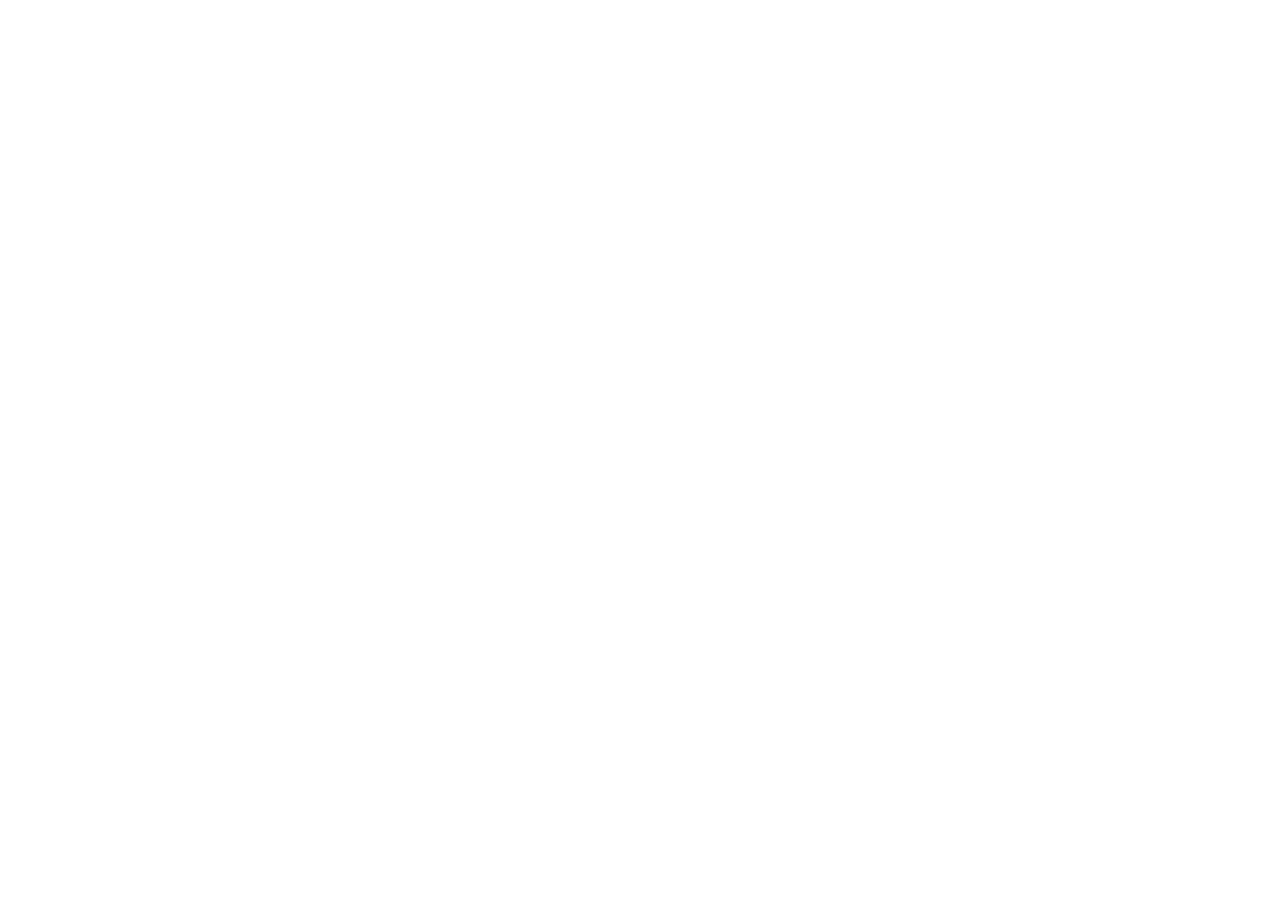
==== audir8.html @ d0b0ab69 "suicide" ====
<!DOCTYPE html>
<html lang="en">
<head>
    <meta charset="UTF-8">
    <meta http-equiv="X-UA-Compatible" content="IE=edge">
    <meta name="viewport" content="width=device-width, initial-scale=1.0">
    <title>Document</title>
</head>
<body>
    
</body>
</html>
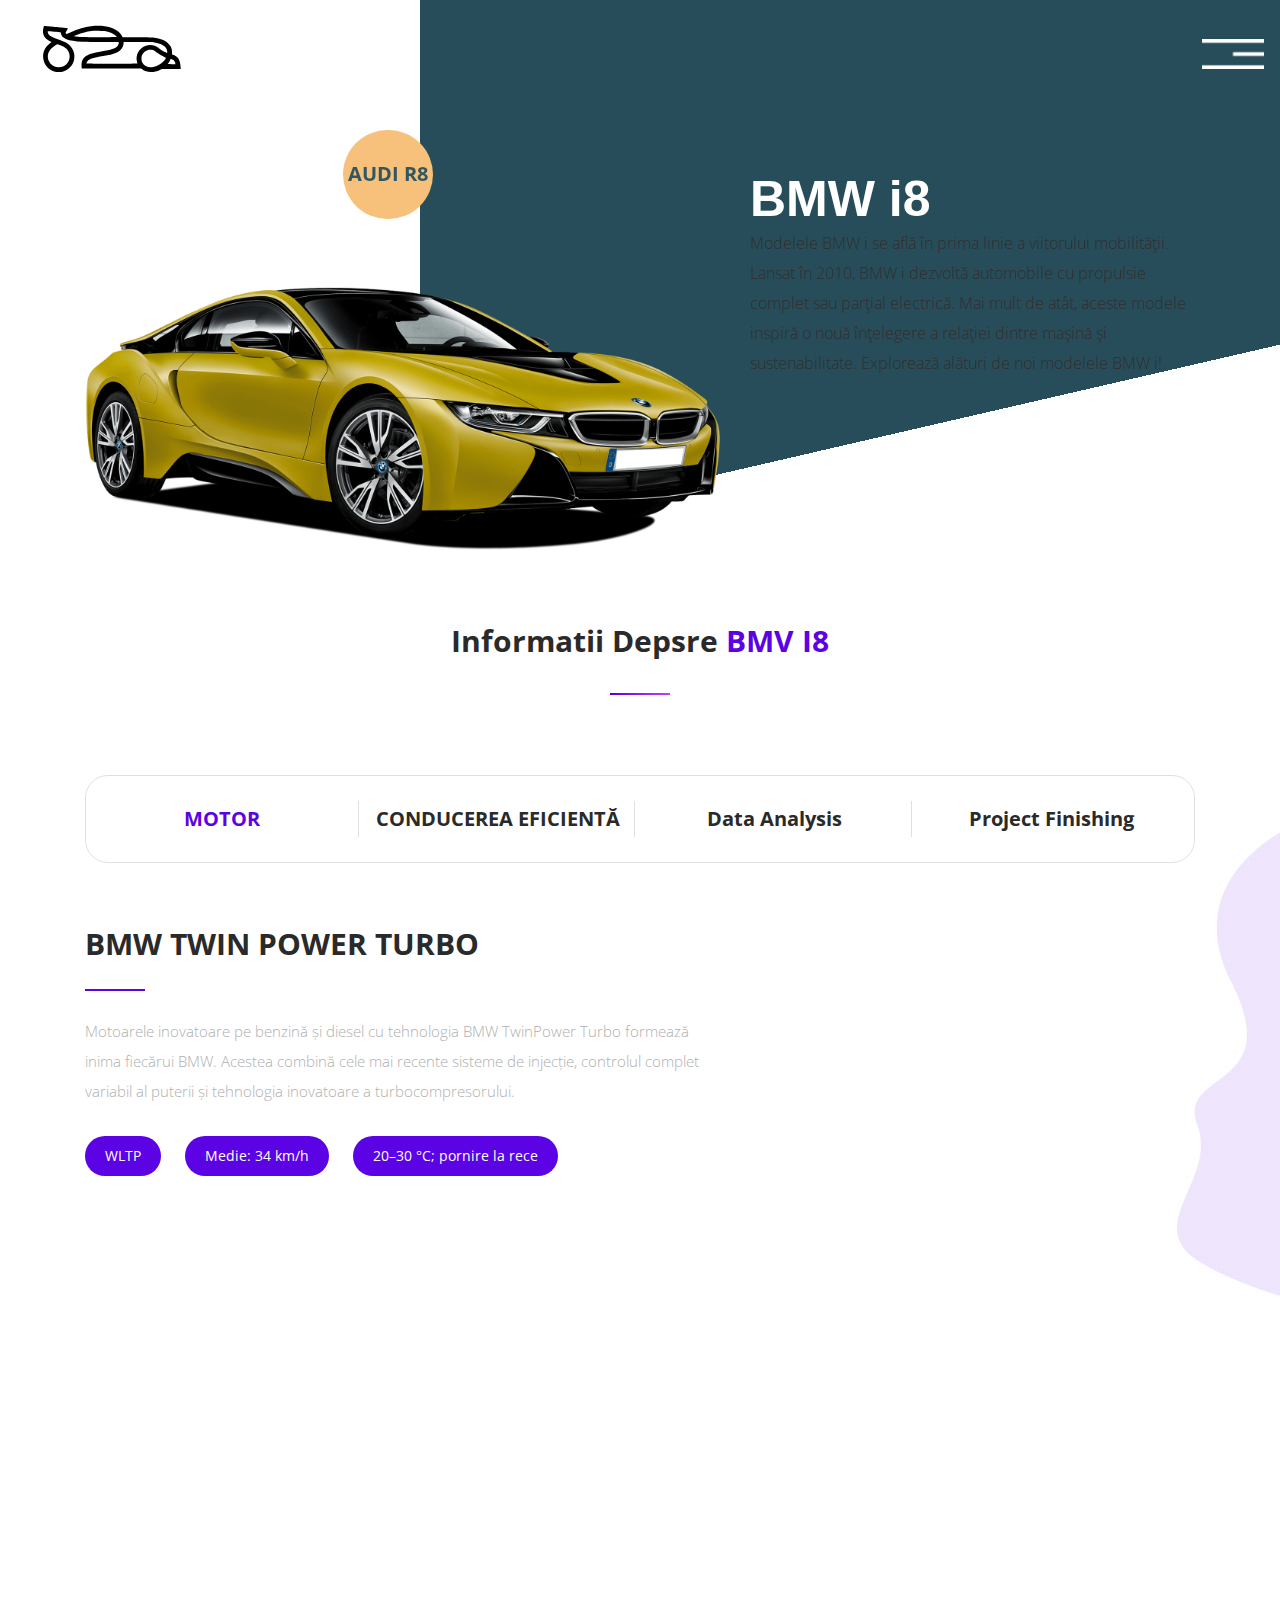
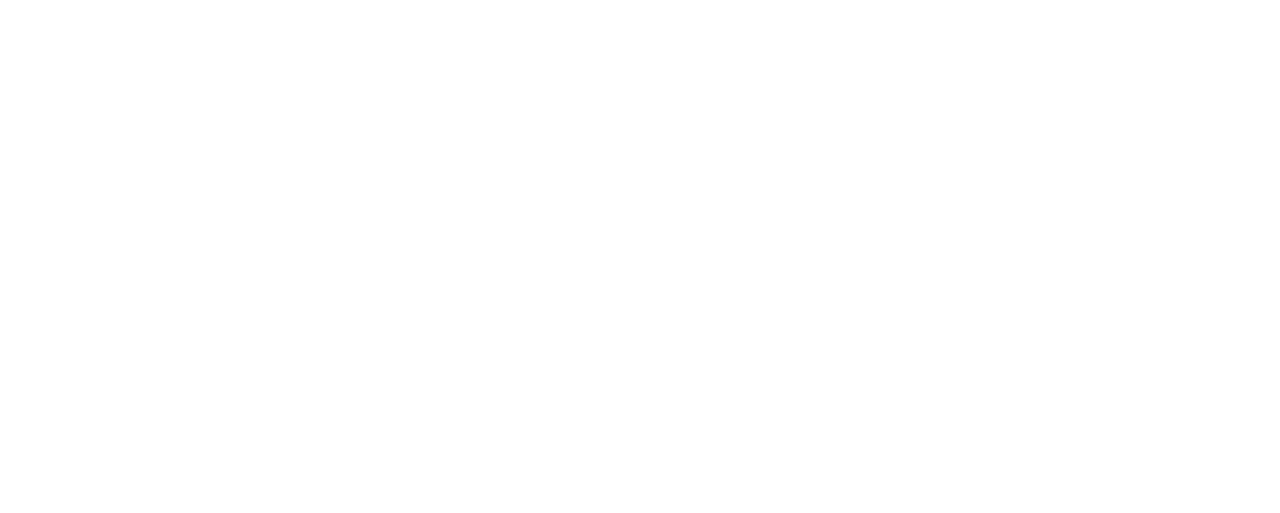
==== commit 006ef422: "s-au produs bani moca" ====
--- a/audir8.html
+++ b/audir8.html
@@ -1,12 +1,333 @@
 <!DOCTYPE html>
 <html lang="en">
-<head>
-    <meta charset="UTF-8">
-    <meta http-equiv="X-UA-Compatible" content="IE=edge">
-    <meta name="viewport" content="width=device-width, initial-scale=1.0">
-    <title>Document</title>
-</head>
-<body>
-    
-</body>
-</html>+  <head>
+    <!-- basic -->
+    <meta charset="utf-8" />
+    <meta http-equiv="X-UA-Compatible" content="IE=edge" />
+    <meta name="viewport" content="width=device-width, initial-scale=1" />
+    <!-- mobile metas -->
+    <meta name="viewport" content="width=device-width, initial-scale=1" />
+    <meta name="viewport" content="initial-scale=1, maximum-scale=1" />
+    <!-- site metas -->
+    <title>Cars</title>
+    <meta name="keywords" content="" />
+    <meta name="description" content="" />
+    <meta name="author" content="" />
+    <!-- bootstrap css -->
+    <link rel="stylesheet" type="text/css" href="css/bootstrap.min.css" />
+    <!-- style css -->
+    <link rel="stylesheet" type="text/css" href="css/style.css" />
+    <!-- Responsive-->
+    <link rel="stylesheet" href="css/responsive.css" />
+    <!-- fevicon -->
+    <link rel="icon" href="images/fevicon.png" type="image/gif" />
+    <!-- Scrollbar Custom CSS -->
+    <link rel="stylesheet" href="css/jquery.mCustomScrollbar.min.css" />
+    <!-- Tweaks for older IEs-->
+    <link
+      rel="stylesheet"
+      href="https://netdna.bootstrapcdn.com/font-awesome/4.0.3/css/font-awesome.css"
+    />
+    <!-- owl stylesheets -->
+    <link
+      href="https://fonts.googleapis.com/css?family=Poppins:400,700|Raleway:400,700,800&display=swap"
+      rel="stylesheet"
+    />
+    <link rel="stylesheet" href="css/owl.carousel.min.css" />
+    <link rel="stylesoeet" href="css/owl.theme.default.min.css" />
+    <link
+      rel="stylesheet"
+      href="https://cdnjs.cloudflare.com/ajax/libs/fancybox/2.1.5/jquery.fancybox.min.css"
+      media="screen"
+    />
+    <link href="vendor/bootstrap/css/bootstrap.min.css" rel="stylesheet" />
+
+    <link rel="stylesheet" href="assets/css/templatemo-tale-seo-agency.css" />
+  </head>
+  <body>
+    <div class="header_section header_bg">
+      <nav class="navbar navbar-expand-lg navbar-light bg-light">
+        <a href="index.html" class="logo"
+          ><img
+            style="width: 200px; height: auto; object-fit: contain"
+            src="images/logo.svg"
+        /></a>
+        <button
+          class="navbar-toggler"
+          type="button"
+          data-toggle="collapse"
+          data-target="#navbarSupportedContent"
+          aria-controls="navbarSupportedContent"
+          aria-expanded="false"
+          aria-label="Toggle navigation"
+        >
+          <span class="navbar-toggler-icon"></span>
+        </button>
+        <div class="collapse navbar-collapse" id="navbarSupportedContent">
+          <ul class="navbar-nav mr-auto">
+            <li class="nav-item active">
+              <a class="nav-link" href="index.html">Home</a>
+            </li>
+            <li class="nav-item active">
+              <a class="nav-link" href="bmwi8.html">BMW I8</a>
+            </li>
+            <li class="nav-item active">
+              <a class="nav-link" href="audir8.html">AUDI R8</a>
+            </li>
+            <li class="nav-item active">
+              <a class="nav-link" href="mercedes.html">MERCEDES</a>
+            </li>
+          </ul>
+        </div>
+        <div id="main">
+          <span
+            style="font-size: 36px; cursor: pointer; color: #fff"
+            onclick="openNav()"
+            ><img src="images/toggle-icon.png" style="height: 30px"
+          /></span>
+        </div>
+      </nav>
+      <!-- banner section start -->
+      <div class="banner_section layout_padding">
+        <div id="main_slider" class="carousel slide" data-ride="carousel">
+          <div class="carousel-inner">
+            <div class="carousel-item active">
+              <div class="container">
+                <div class="row">
+                  <div class="col-md-7">
+                    <div class="best_text">AUDI R8</div>
+                    <div class="image_1">
+                      <img
+                        src="images/bmw_home.png"
+                        style="height: 400px; width: auto; object-fit: contain"
+                      />
+                    </div>
+                  </div>
+                  <div class="col-md-5">
+                    <h1 class="banner_taital">BMW i8</h1>
+                    <p class="banner_text" style="color: #2f2f2f">
+                      Modelele BMW i se află în prima linie a viitorului
+                      mobilităţii. Lansat în 2010, BMW i dezvoltă automobile cu
+                      propulsie complet sau parţial electrică. Mai mult de atât,
+                      aceste modele inspiră o nouă înţelegere a relaţiei dintre
+                      maşină şi sustenabilitate. Explorează alături de noi
+                      modelele BMW i!
+                    </p>
+                  </div>
+                </div>
+              </div>
+            </div>
+          </div>
+        </div>
+      </div>
+      <!-- banner section end -->
+    </div>
+    <div
+      class="happy-clients section"
+      style="margin-top: 0px; padding-top: 0px"
+    >
+      <div class="container">
+        <div class="row">
+          <div class="col-lg-12">
+            <div class="section-heading">
+              <h2>Informatii depsre <em>BMV I8</em></h2>
+              <div class="line-dec"></div>
+            </div>
+          </div>
+          <div class="col-lg-12">
+            <div class="naccs">
+              <div class="tabs">
+                <div class="row">
+                  <div class="col-lg-12">
+                    <div class="menu">
+                      <div class="active">
+                        <span>MOTOR</span>
+                      </div>
+                      <div><span>CONDUCEREA EFICIENTĂ</span></div>
+                      <div><span>Data Analysis</span></div>
+                      <div class="last-item">
+                        <span>Project Finishing</span>
+                      </div>
+                    </div>
+                  </div>
+                  <div class="col-lg-12">
+                    <ul class="nacc">
+                      <li class="active">
+                        <div>
+                          <div class="row">
+                            <div class="col-lg-7">
+                              <h4>BMW TWIN POWER TURBO</h4>
+                              <div class="line-dec"></div>
+                              <p>
+                                Motoarele inovatoare pe benzină și diesel cu
+                                tehnologia BMW TwinPower Turbo formează inima
+                                fiecărui BMW. Acestea combină cele mai recente
+                                sisteme de injecție, controlul complet variabil
+                                al puterii și tehnologia inovatoare a
+                                turbocompresorului.
+                              </p>
+                              <div class="info">
+                                <span>WLTP</span>
+                                <span>Medie: 34 km/h</span>
+                                <span>20–30 °C; pornire la rece</span>
+                              </div>
+                            </div>
+                            <div class="col-lg-5 align-self-center">
+                              <img
+                                src="https://www.bmw.de/content/dam/bmw/common/topics/fascination-bmw/bmw-efficientdynamics-2020/Emissions/bmw-efficient-dynamics-emissions-motoren-cs-01.jpg/jcr:content/renditions/cq5dam.resized.img.585.low.time1596453216753.jpg"
+                                alt=""
+                              />
+                            </div>
+                          </div>
+                        </div>
+                      </li>
+                      <li>
+                        <div>
+                          <div class="row">
+                            <div class="col-lg-7">
+                              <h4>CONDUCEREA EFICIENTĂ</h4>
+                              <div class="line-dec"></div>
+                              <p>
+                                În ultimii ani, BMW a introdus multe soluții
+                                tehnice în vehicule prin intermediul BMW
+                                EfficientDynamics pentru a reduce consumul de
+                                combustibil. Cu toate acestea, tu, ca șofer,
+                                ești, de asemenea, un factor cheie de influență.
+                                Datorită unui stil de conducere eficient, puteți
+                                economisi până la 25% combustibil sau energie,
+                                în funcție de traseu și de situația traficului.
+                                Această valoare se aplică modelelor diesel și pe
+                                benzină, precum și vehiculelor cu propulsie
+                                electrică, hibridă sau pe bază de hidrogen. În
+                                calitate de proprietar al unei mașini electrice
+                                sau plug-in hybrid, puteți crește gama electrică
+                                a vehiculului cu până la 30%.
+                              </p>
+                              <div class="info">
+                                <span>HTML CSS</span>
+                                <span>Bootstrap 5</span>
+                                <span>TemplateMo</span>
+                                <span class="last-span">Development</span>
+                              </div>
+                              <p>
+                                Lorem ipsum dolor sit amet, consectetur
+                                adipiscing elit, sed doers eiusmod tempor
+                                incididunt ut labore et dolore dolor dolor sit
+                                amet, consectetur adipicing elit, sed doers
+                                eiusmod.
+                              </p>
+                            </div>
+                            <div class="col-lg-5 align-self-center">
+                              <img
+                                src="assets/images/happyclient-01.jpg"
+                                alt=""
+                              />
+                            </div>
+                          </div>
+                        </div>
+                      </li>
+                      <li>
+                        <div>
+                          <div class="row">
+                            <div class="col-lg-7">
+                              <h4>Responsive HTML CSS Templates</h4>
+                              <div class="line-dec"></div>
+                              <p>
+                                Lorem ipsum dolor sit amet, consectetur
+                                adipiscing elit, sed doers eiusmod kent tempor
+                                incididunt ut labore et dolore dolor.
+                              </p>
+                              <div class="info">
+                                <span>SEO Trend</span>
+                                <span>Digital Agency</span>
+                                <span>Best Template</span>
+                                <span class="last-span">Development</span>
+                              </div>
+                              <p>
+                                Lorem ipsum dolor sit amet, consectetur
+                                adipiscing elit, sed doers eiusmod tempor
+                                incididunt ut labore et dolore dolor dolor sit
+                                amet, consectetur adipicing elit, sed doers
+                                eiusmod.
+                              </p>
+                            </div>
+                            <div class="col-lg-5 align-self-center">
+                              <img
+                                src="assets/images/happyclient-01.jpg"
+                                alt=""
+                              />
+                            </div>
+                          </div>
+                        </div>
+                      </li>
+                      <li>
+                        <div>
+                          <div class="row">
+                            <div class="col-lg-7">
+                              <h4>Detailed Information about SEO Techniques</h4>
+                              <div class="line-dec"></div>
+                              <p>
+                                Lorem ipsum dolor sit amet, consectetur
+                                adipiscing elit, sed doers eiusmod kent tempor
+                                incididunt ut labore et dolore dolor.
+                              </p>
+                              <div class="info">
+                                <span>Data Analysis</span>
+                                <span>SEO Trend</span>
+                                <span>Templates</span>
+                                <span class="last-span">Research</span>
+                              </div>
+                              <p>
+                                Lorem ipsum dolor sit amet, consectetur
+                                adipiscing elit, sed doers eiusmod tempor
+                                incididunt ut labore et dolore dolor dolor sit
+                                amet, consectetur adipicing elit, sed doers
+                                eiusmod.
+                              </p>
+                            </div>
+                            <div class="col-lg-5 align-self-center">
+                              <img
+                                src="assets/images/happyclient-01.jpg"
+                                alt=""
+                              />
+                            </div>
+                          </div>
+                        </div>
+                      </li>
+                    </ul>
+                  </div>
+                </div>
+              </div>
+            </div>
+          </div>
+        </div>
+      </div>
+    </div>
+    <iframe
+      src="https://www.audi.ie/ie/web/en/models/r8/r8-spyder/exterior.html"
+      style="width: 100vw; height: 100vh"
+      frameborder="0"
+    ></iframe>
+  </body>
+
+  <script src="vendor/jquery/jquery.min.js"></script>
+  <script src="vendor/bootstrap/js/bootstrap.min.js"></script>
+
+  <script src="assets/js/isotope.min.js"></script>
+  <script src="assets/js/custom.js"></script>
+  <script>
+    function openNav() {
+      document.getElementById("mySidenav").style.width = "250px";
+      document.getElementById("main").style.marginLeft = "250px";
+    }
+
+    function closeNav() {
+      document.getElementById("mySidenav").style.width = "0";
+      document.getElementById("main").style.marginLeft = "0";
+    }
+
+    $("#main").click(function () {
+      $("#navbarSupportedContent").toggleClass("nav-normal");
+    });
+  </script>
+</html>
--- a/css/style.css
+++ b/css/style.css
@@ -0,0 +1,1144 @@
+/*--------------------------------------------------------------------- import Files ---------------------------------------------------------------------*/
+
+@import url(animate.min.css);
+@import url(normalize.css);
+@import url(icomoon.css);
+@import url(css/font-awesome.min.css);
+@import url(meanmenu.css);
+@import url(owl.carousel.min.css);
+@import url(swiper.min.css);
+@import url(slick.css);
+@import url(jquery.fancybox.min.css);
+@import url(jquery-ui.css);
+@import url(nice-select.css);
+
+/*--------------------------------------------------------------------- skeleton ---------------------------------------------------------------------*/
+
+* {
+    box-sizing: border-box !important;
+    transition: ease all 0.5s;
+}
+
+html {
+    scroll-behavior: smooth;
+}
+
+body {
+    color: #666666;
+    font-size: 14px;
+    font-family: 'Poppins', sans-serif;
+    line-height: 1.80857;
+    font-weight: normal;
+    overflow-x: hidden;
+}
+
+a {
+    color: #1f1f1f;
+    text-decoration: none !important;
+    outline: none !important;
+    -webkit-transition: all .3s ease-in-out;
+    -moz-transition: all .3s ease-in-out;
+    -ms-transition: all .3s ease-in-out;
+    -o-transition: all .3s ease-in-out;
+    transition: all .3s ease-in-out;
+}
+
+h1,
+h2,
+h3,
+h4,
+h5,
+h6 {
+    letter-spacing: 0;
+    font-weight: normal;
+    position: relative;
+    padding: 0 0 10px 0;
+    font-weight: normal;
+    line-height: normal;
+    color: #111111;
+    margin: 0
+}
+
+h1 {
+    font-size: 24px
+}
+
+h2 {
+    font-size: 22px
+}
+
+h3 {
+    font-size: 18px
+}
+
+h4 {
+    font-size: 16px
+}
+
+h5 {
+    font-size: 14px
+}
+
+h6 {
+    font-size: 13px
+}
+
+*,
+*::after,
+*::before {
+    -webkit-box-sizing: border-box;
+    -moz-box-sizing: border-box;
+    box-sizing: border-box;
+}
+
+h1 a,
+h2 a,
+h3 a,
+h4 a,
+h5 a,
+h6 a {
+    color: #212121;
+    text-decoration: none!important;
+    opacity: 1
+}
+
+button:focus {
+    outline: none;
+}
+
+ul,
+li,
+ol {
+    margin: 0px;
+    padding: 0px;
+    list-style: none;
+}
+
+p {
+    margin: 20px;
+    font-weight: 300;
+    font-size: 15px;
+    line-height: 24px;
+}
+
+a {
+    color: #222222;
+    text-decoration: none;
+    outline: none !important;
+}
+
+a,
+.btn {
+    text-decoration: none !important;
+    outline: none !important;
+    -webkit-transition: all .3s ease-in-out;
+    -moz-transition: all .3s ease-in-out;
+    -ms-transition: all .3s ease-in-out;
+    -o-transition: all .3s ease-in-out;
+    transition: all .3s ease-in-out;
+}
+
+img {
+    max-width: 100%;
+    height: auto;
+}
+
+ :focus {
+    outline: 0;
+}
+
+.paddind_bottom_0 {
+    padding-bottom: 0 !important;
+}
+
+.btn-custom {
+    margin-top: 20px;
+    background-color: transparent !important;
+    border: 2px solid #ddd;
+    padding: 12px 40px;
+    font-size: 16px;
+}
+
+/* ###################################################### */
+/* .lead {
+    font-size: 18px;
+    line-height: 30px;
+    color: #767676;
+    margin: 0;
+    padding: 0;
+} */
+
+/* .form-control:focus {
+    border-color: #ffffff !important;
+    box-shadow: 0 0 0 .2rem rgba(255, 255, 255, .25);
+} */
+
+.navbar-form input {
+    border: none !important;
+}
+
+.badge {
+    font-weight: 500;
+}
+
+blockquote {
+    margin: 20px 0 20px;
+    padding: 30px;
+}
+
+button {
+    border: 0;
+    margin: 0;
+    padding: 0;
+    cursor: pointer;
+}
+
+.full {
+    float: left;
+    width: 100%;
+}
+
+.layout_padding {
+    padding-top: 90px;
+    padding-bottom: 0px;
+}
+
+.padding_0 {
+    padding: 0px;
+}
+/* header section start */
+.header_section {
+    width: 100%;
+    float: left;
+    background-image: linear-gradient(-13deg, #ffffff 30%, #274d5a 20%);
+    position: relative;
+    overflow-x: hidden; 
+}
+
+.header_bg {
+    width: 100%;
+    float: left;
+}
+
+.header_section::after {
+    content: '';
+    background-color: #ffffff;
+    position: absolute;
+    width: 420px;
+    right: initial;
+    top: 0px;
+    margin: 0 auto;
+    display: flex;
+    height: 500px;
+    left: 0;
+}
+
+.header_section.header_bg::after {
+    height: 100%;
+}
+
+
+.bg-light {
+    background-color: transparent !important;
+}
+
+.navbar-expand-lg {
+    position: relative;
+    z-index: 9;
+}
+
+.logo {
+    width: 35%;
+    float: left;
+}
+
+.navbar-expand-lg .navbar-nav .nav-link {
+    padding-right: 15px;
+    padding-left: 15px;
+    color: #e0dcdc !important;
+    display: flex;
+    font-size: 18px;
+}
+.navbar-light .navbar-nav .nav-link:focus, 
+.navbar-light .navbar-nav .nav-link:hover {
+    color: #f7c17b !important;
+}
+
+.login_menu{
+    width: 100%;
+    display: flex;
+}
+.login_menu ul{
+    margin: 0px; 
+    padding: 0px;
+}
+.login_menu li{
+    float: left;
+    font-size: 18px;
+    color: #ffffff;
+    padding-left: 15px;
+    padding-right: 15px;
+}
+.login_menu li a{
+
+    color: #ffffff;
+}
+
+.sidenav {
+    height: 100%;
+    width: 0;
+    position: fixed;
+    z-index: 1;
+    top: 0;
+    left: 0;
+    background-color: #111;
+    overflow-x: hidden;
+    transition: 0.5s;
+    padding-top: 60px;
+}
+
+.sidenav a {
+    padding: 8px 8px 8px 32px;
+    text-decoration: none;
+    font-size: 25px;
+    color: #818181;
+    display: block;
+    transition: 0.3s;
+}
+
+.sidenav a:hover {
+    color: #f1f1f1;
+}
+
+.sidenav .closebtn {
+    position: absolute;
+    top: 0;
+    right: 25px;
+    font-size: 36px;
+    margin-left: 50px;
+}
+
+#main {
+    transition: margin-left .5s;
+    width: 5%;
+    float: right;
+    text-align: right;
+}
+
+@media screen and (max-height: 450px) {
+    .sidenav {
+        padding-top: 15px;
+    }
+    .sidenav a {
+        font-size: 18px;
+    }
+}
+
+/* header section end */
+/* banner section start */
+
+.banner_section {
+    width: 100%;
+    float: left;
+    position: relative;
+    z-index: 1;
+    padding-top: 30px;
+}
+
+.best_text {
+    width: 90px;
+    margin: 0 auto;
+    text-align: center;
+    background-color: #f7c17b;
+    color: #325662;
+    font-size: 20px;
+    font-weight: bold;
+    border-radius: 100px;
+    padding: 26px 0px;
+    text-transform: uppercase;
+    left: -15px;
+    position: relative;
+}
+.image_1 {
+    width: 100%;
+    float: left;
+    position: relative;
+    z-index: 1;
+}
+.banner_taital {
+    width: 50%;
+    float: left;
+    font-size: 50px;
+    color: #ffffff;
+    font-weight: bold;
+    font-family: 'Raleway ExtraBold', sans-serif;
+    padding-top: 40px;
+}
+
+.banner_text {
+    width: 100%;
+    float: left;
+    font-size: 16px;
+    color: #ffffff;
+    margin: 0px;
+}
+
+.contact_bt {
+    width: 100%;
+    float: left;
+    margin-top: 20px;
+}
+
+.contact_bt a {
+    width: 180px;
+    float: left;
+    font-size: 18px;
+    color: #ffffff;
+    text-align: center;
+    background-color: #f7c17b;
+    padding: 8px 0px;
+}
+
+.contact_bt a:hover {
+    color: #000;
+    background-color: #ffffff;
+}
+
+
+#main_slider a.carousel-control-prev {
+    left: 88%;
+    top: 60%;
+    background-color: #f7c17b;
+    color: #ffffff;
+}
+
+#main_slider a.carousel-control-next {
+    position: absolute;
+    right: 20px;
+    top: 60%;
+}
+
+#main_slider .carousel-control-prev,
+#main_slider .carousel-control-next {
+    width: 68px;
+    height: 68px;
+    background: #325662;
+    opacity: 1;
+    font-size: 30px;
+    color: #ffffff;
+}
+
+#main_slider .carousel-control-prev:hover,
+#main_slider .carousel-control-next:hover,
+#main_slider .carousel-control-prev:focus,
+#main_slider .carousel-control-next:focus {
+    background-color: #f7c17b;
+    color: #ffffff;
+}
+/* banner section end */
+
+
+/* cycle section start */
+
+.cycle_section {
+    width: 100%;
+    float: left;
+    padding-bottom: 90px;
+}
+
+.cycle_taital {
+    width: 100%;
+    float: left;
+    font-size: 40px;
+    color: #111111;
+    text-align: center;
+    font-weight: bold;
+}
+
+.cycle_text {
+    width: 100%;
+    float: left;
+    font-size: 16px;
+    color: #242424;
+    text-align: center;
+    margin: 0px;
+}
+.cycle_section_2{
+    width: 100%;
+    float: left;
+}
+.box_main{
+    width: 100%;
+    float: left;
+    position: relative;
+}
+.number_text {
+    width: 50px;
+    height: 50px;
+    font-size: 18px;
+    color: #ffffff;
+    background-color: #325662;
+    border-radius: 100px;
+    text-align: center;
+    padding: 10px 0px;
+    float: right;
+    margin-right: 140px;
+    margin-top: 60px;
+}
+.image_2 {
+    width: 100%;
+    float: left;
+    text-align: center;
+    padding-left: 100px;
+}
+.box_main:after{
+    content: '';
+    background-color: #f7c17b;
+    position: absolute;
+    width: 420px;
+    right: 0px;
+    top: 0px;
+    margin: 0 auto;
+    display: flex;
+    height: 600px;
+    left: 0;
+    z-index: -1;
+clip-path: polygon(0 0, 75% 8%, 75% 80%, 0% 100%);
+
+}
+.cycles_text{
+    width: 100%;
+    float: left;
+    font-size: 40px;
+    color: #1c1c1c;
+    font-weight: bold;
+    text-align: right;
+    padding-top: 40px;
+}
+.cycles_text:after {
+    content: '';
+    position: absolute;
+    width: 180px;
+    height: 1px;
+    background-color: #325662;
+    left: 0px;
+    right: initial;
+    margin: 0 auto;
+    top: 70px;
+}
+.lorem_text{
+    width: 100%;
+    float: left;
+    font-size: 16px;
+    color: #1c1c1c;
+    margin: 0px; 
+    padding-top: 40px;   
+}
+
+.btn_main{
+    width: 100%;
+    display: flex;
+    padding-top: 50px;
+}
+.buy_bt{
+    width: 170px;
+    float: left;
+}
+.buy_bt a{
+    width: 100%;
+    float: left;
+    font-size: 18px;
+    color: #ffffff;
+    background-color: #325662;
+    padding: 8px 5px;
+    text-align: center;
+    font-weight: bold;
+}
+.buy_bt a:hover{
+    color: #ffffff;
+    background-color: #f7c17b;
+}
+
+.price_text {
+    width: 100%;
+    float: right;
+    text-align: right;
+    font-size: 20px;
+    color: #222222;
+    font-weight: bold;
+    padding-top: 8px;
+}
+.cycle_section_3{
+    width: 100%;
+    float: left;
+    padding-bottom: 90px;
+}
+.box_main_3{
+    width: 100%;
+    float: left;
+    position: relative;
+}
+.box_main_3:after {
+    content: '';
+    background-color: #f7c17b;
+    position: absolute;
+    width: 420px;
+    right: 0px;
+    top: 0px;
+    margin: 0 auto;
+    display: flex;
+    height: 530px;
+    left: 0;
+    z-index: -1;
+    clip-path: polygon(0 0, 65% 8%, 64% 80%, 0% 100%);
+}
+.number_text_2 {
+    width: 50px;
+    height: 50px;
+    font-size: 18px;
+    color: #ffffff;
+    background-color: #325662;
+    border-radius: 100px;
+    text-align: center;
+    padding: 10px 0px;
+    float: right;
+    margin-right: 185px;
+    margin-top: 60px;
+}
+.read_btn_main {
+    width: 100%;
+    float: left;
+    margin-top: 200px;
+
+}
+.read_bt{
+    width: 170px;
+    margin: 0 auto;
+    text-align: center;
+}
+.read_bt a{
+    width: 100%;
+    float: left;
+    font-size: 18px;
+    color: #ffffff;
+    background-color: #f7c17b;
+    padding: 8px 5px;
+    text-align: center;
+}
+.read_bt a:hover{
+    color: #ffffff;
+    background-color: #325662;
+}
+
+/* cycle section end */
+
+/* about section start */
+.about_section {
+    width: 100%;
+    float: left;
+    background-image: url(../images/about-bg.png);
+    height: auto;
+    padding: 90px 0px;
+    background-size: 100%;
+    background-repeat: no-repeat;
+
+}
+.about_taital{
+    width: 100%;
+    font-size: 40px;
+    color: #ffffff;
+    text-align: center;
+    font-weight: bold;
+}
+.about_text{
+    width: 70%;
+    font-size: 16px;
+    color: #ffffff;
+    text-align: center;
+    margin: 0 auto;
+    padding-top: 30px;
+}
+.about_main {
+    width: 100%;
+    float: left;
+    text-align: center;
+    position: relative;
+    margin-top: 60px;
+
+} .image_5{ width: 40%; margin: 0 auto; text-align: center; padding-top:
+100px; position: relative; z-index: 1; } 
+
+.about_main::before {
+
+    content: '';
+    position: absolute;
+    width: 400px;
+    right: 0px;
+    top: 67px;
+    margin: 0 auto;
+    display: flex;
+    height: 355px;
+    left: -180px;
+    box-shadow: 0 35px 25px -20px 
+
+    rgba(0,0,0,0.2);
+    transform: rotate(-13deg) skewx(-1.2deg);
+
+}
+
+.about_main::after {
+
+    content: '';
+    background-color: 
+
+#ffffff;
+
+position: absolute;
+
+width: 500px;
+
+right: 0px;
+
+top: 30px;
+
+margin: 0 auto;
+
+display: flex;
+
+height: 440px;
+
+left: 0;
+
+clip-path: polygon(0 0px, 80% 3%, 80% 78%, 0% 100%);
+
+-webkit-box-shadow: 0px 8px 7px 3px rgba(0,0,0,0.31);
+
+-moz-box-shadow: 0px 8px 7px 3px rgba(0,0,0,0.31);
+
+box-shadow: 0px 8px 7px 3px
+
+    rgba(0,0,0,0.31);
+
+}
+
+.read_bt_1{
+    width: 170px;
+    margin: 0 auto;
+    text-align: center;
+}
+.read_bt_1 a{
+    width: 100%;
+    float: left;
+    font-size: 18px;
+    color: #ffffff;
+    background-color: #f7c17b;
+    padding: 8px 5px;
+    text-align: center;
+    margin-top: 80px;
+}
+.read_bt_1 a:hover{
+    color: #ffffff;
+    background-color: #325662;
+}
+
+
+/* about section end */
+/* client section start */
+.client_section {
+    width: 100%;
+    float: left;
+    padding-bottom: 100px;
+
+}
+
+.client_main {
+    width: 100%;
+    float: left;
+    border: 1px solid #e4e4e4;
+    border-style: dotted;
+    padding: 40px 30px 100px 30px;
+}
+
+.client_taital{
+   width: 100%;
+    font-size: 40px;
+    color: #303030;
+    text-align: center;
+    font-weight: bold;
+}
+.client_section_2 {
+    width: 90%;
+    margin: 0 auto;
+    margin-top: 0px;
+    background-color: #ffffff;
+    -webkit-box-shadow: 0px 8px 7px 3px rgba(0,0,0,0.31);
+    -moz-box-shadow: 0px 8px 7px 3px rgba(0,0,0,0.31);
+    box-shadow: 0px 1px 8px 3px
+
+    rgba(0,0,0,0.31);
+    padding: 10px;
+    margin-top: 30px;
+    display: flex;
+
+}
+.client_left{
+    width: 30%;
+}
+.client_right {
+    width: 70%;
+    padding: 50px 0px 50px 40px;
+}
+.client_img{
+    width: 100%;
+}
+.quote_icon{
+    width: 100%;
+}
+.client_text{
+    width: 100%;
+    float: left;
+    font-size: 16px;
+    color: #333233;
+    margin: 0px;
+    padding-top: 20px;
+}
+.client_name{
+    width: 100%;
+    float: left;
+    font-size: 20px;
+    color: #1d1f1e;
+    font-weight: bold;
+    padding-top: 20px;
+}
+
+
+
+#my_slider a.carousel-control-prev {
+    left: 640px;
+    top: 93%;
+    background-color: #f7c17b;
+    color: #ffffff;
+}
+
+#my_slider a.carousel-control-next {
+    position: absolute;
+    right: 570px;
+    top: 93%;
+}
+
+#my_slider .carousel-control-prev,
+#my_slider .carousel-control-next {
+    width: 68px;
+    height: 68px;
+    background: #191616;
+    opacity: 1;
+    font-size: 30px;
+    color: #ffffff;
+}
+
+#my_slider .carousel-control-prev:hover,
+#my_slider .carousel-control-next:hover,
+#my_slider .carousel-control-prev:focus,
+#my_slider .carousel-control-next:focus {
+    background-color: #f7c17b;
+    color: #ffffff;
+}
+
+/* client section end */
+
+/* news section start*/
+.news_section{
+    width: 100%;
+    float: left;
+    background-color: #355764;
+    height: auto;
+    padding: 90px 0px;
+}
+.news_taital{
+   width: 100%;
+    font-size: 40px;
+    color: #ffffff;
+    text-align: center;
+    font-weight: bold;
+}
+
+.news_text {
+    width: 80%;
+    margin: 0 auto;
+    font-size: 16px;
+    color: #ffffff;
+    padding-top: 20px;
+    text-align: center;
+
+}
+.news_section_2{
+    width: 100%;
+    float: left;
+}
+.box_main_1 {
+    width: 100%;
+    float: left;
+    background-color: #ffffff;
+    height: auto;
+    border-radius: 5px;
+}
+.box_main_1:hover {
+    box-shadow: 0px 1px 9px 1px #fff;
+}
+
+.frame {
+      height: 200px;
+      width: 100%;
+      overflow: hidden;
+    }
+    .zoomout img {
+      height: 300px;
+      width: 100%;
+      -webkit-transition: all 2s ease;
+      -moz-transition: all 2s ease;
+      -ms-transition: all 2s ease;
+        transition: all 2s ease;
+    }
+    .zoomout img:hover {
+      width: 100%;
+      height:500px;
+    }
+
+.box_main_1:hover {
+    box-shadow: 0px 1px 9px 1px #fff;
+}
+.box_main_1:hover .post_text{
+    color: #000;
+}
+.padding_15 {
+    width: 100%;
+    float: left;
+    padding: 20px 15px 40px 15px;
+}
+.speed_text{
+    width: 100%;
+    float: left;
+    font-size: 22px;
+    color: #161616;
+}
+.post_text{
+    width: 100%;
+    float: left;
+    font-size: 16px;
+    color: #dcdcd9;
+}
+.long_text {
+    width: 100%;
+    float: left;
+    font-size: 16px;
+    color: #2a2929;
+    margin: 0px;
+    padding-top: 10px;
+}
+
+/* news section start*/
+
+/* contact section start*/
+.contact_section {
+    width: 100%;
+    float: left;
+    background-color: #355764;
+    height: auto;
+    padding-bottom: 90px;
+}
+
+.contact_main {
+    width: 50%;
+    margin: 0 auto;
+    text-align: center;
+}
+
+.request_text {
+    width: 100%;
+    float: left;
+    font-size: 40px;
+    font-weight: bold;
+    text-align: center;
+    color: #ffffff;
+    padding-bottom: 10px;
+}
+
+.form-group {
+    margin-bottom: 30px;
+}
+
+.email-bt {
+    color: #292929;
+    width: 100%;
+    height: 55px;
+    font-size: 18px;
+    padding: 20px;
+    background-color: #fefeff;
+    border: 0px;
+    border-radius: 30px;
+}
+
+input.email-bt::placeholder {
+    color: #292929;
+}
+
+.massage-bt {
+    color: #292929;
+    width: 100%;
+    height: 110px;
+    font-size: 18px;
+    padding: 40px 20px 10px;
+    background-color: #fefeff;
+    border: 0px;
+    border-radius: 30px;
+}
+
+textarea#comment::placeholder {
+    color: #292929;
+}
+
+.send_btn {
+    width: 170px;
+    text-align: center;
+    margin: 0px auto;
+}
+
+.send_btn a {
+    width: 100%;
+    float: left;
+    color: #ffffff;
+    font-size: 18px;
+    padding: 10px 0px;
+    background-color: #f7c17b;
+    border-radius: 10px;
+}
+
+.send_btn a:hover {
+    color: #000;
+    background-color: #ffffff;
+}
+/* contact section end*/
+/* footer section start*/
+
+.footer_section {
+    width: 100%;
+    float: left;
+    background-color: #355764;
+    height: auto;
+    background-size: cover;
+}
+.map_main{
+    width: 100%;
+    float: left;
+}
+.call_text {
+    width: 100%;
+    float: left;
+    font-size: 16px;
+    color: #dfdfdf;
+    padding-top: 10px;
+}
+
+.email_text {
+    width: 70%;
+    float: left;
+    font-size: 16px;
+    color: #9e9c9c;
+    background-color: #ffffff;
+    padding: 8px 15px;
+    margin-top: 40px;
+    border: 0px;
+}
+
+.subscribe_bt {
+    width: 180px;
+    float: left;
+    margin-top: 15px;
+}
+.subscribe_bt a {
+    width: 100%;
+    float: left;
+    font-size: 16px;
+    color: #ffffff;
+    text-align: center;
+    background-color: #f7c17b;
+    padding: 8px;
+    margin-top: 20px;
+}
+.subscribe_bt a:hover{
+    color: #9e9c9c;
+    background-color: #ffffff;
+}
+
+
+
+
+.call_text a{
+    color: #dfdfdf;
+}
+.call_text a:hover{
+    color: #f7c17b;
+}
+.padding_left_0{
+    padding-left: 15px;
+}
+
+.social_icon {
+    width: 100%;
+    float: left;
+    padding-top: 20px;
+}
+
+.social_icon ul {
+    margin: 0px;
+    padding: 0px;
+}
+
+.social_icon li {
+    float: left;
+    padding-right: 10px;
+    padding-top: 10px;
+}
+
+.copyright_section {
+    width: 100%;
+    float: left;
+    background-color: #ffffff;
+    height: auto;
+}
+
+.copyright_text {
+    width: 100%;
+    float: left;
+    font-size: 16px;
+    text-align: center;
+    color: #151515;
+    margin-left: 0px;
+    margin-right: 0px;
+}
+
+.copyright_text a {
+    color: #151515;
+}
+
+.copyright_text a:hover {
+    color: #f7c17b;
+}
+
+.margin_top_90 {
+    margin-top: 90px;
+}
+
+.margin_90 {
+    margin: 90px 0px;
+}
+
+#navbarSupportedContent{
+    transform: translateX(100vw);
+}
+
+#navbarSupportedContent.nav-normal{
+    transform: none;
+}
+
+/* contact section end*/
--- a/css/responsive.css
+++ b/css/responsive.css
@@ -0,0 +1,586 @@
+/*--------------------------------------------------------------------- File Name: responsive.css ---------------------------------------------------------------------*/
+
+
+/*------------------------------------------------------------------- 991px x 768px ---------------------------------------------------------------------*/
+
+/* @media only screen and (min-width: 768px) and (max-width: 991px) {
+    .header-search {
+        padding: 15px 0px;
+    }
+}
+
+
+/*------------------------------------------------------------------- 767px x 599px ---------------------------------------------------------------------*/
+
+@media only screen and (min-width: 599px) and (max-width: 767px) {
+    .logo {
+        text-align: center;
+    }
+    .cart-content-right {
+        padding-bottom: 5px;
+    }
+    .mg {
+        margin: 0px 0px;
+    }
+    .menu-area-main {
+        height: 256px;
+        overflow-y: auto;
+    }
+    .megamenu>.row [class*="col-"] {
+        padding: 0px;
+    }
+    .menu-area-main .megamenu .men-cat {
+        padding: 0px 15px;
+    }
+    .menu-area-main .megamenu .women-cat {
+        padding: 0px 15px;
+    }
+    .menu-area-main .megamenu .el-cat {
+        padding: 0px 15px;
+    }
+    .mean-container .mean-nav ul li a.mean-expand {
+        height: 19px;
+    }
+    .category-box.women-box {
+        display: none;
+    }
+    .cart-box {
+        display: inline-block;
+        margin: 0px 30px;
+    }
+    .wish-box {
+        float: none;
+        margin: 0px 30px;
+        display: inline-block;
+    }
+    .menu-add {
+        display: none;
+    }
+    .category-box {
+        display: none;
+    }
+    .mean-container .mean-nav ul li ol {
+        padding: 0px;
+    }
+    .mean-container .mean-nav ul li a {
+        padding: 10px 20px;
+        width: 94.8%;
+    }
+    .mean-container .mean-nav ul li li a {
+        width: 92%;
+        padding: 1em 4%;
+    }
+    .mean-container .mean-nav ul li li li a {
+        width: 100%;
+    }
+    .header-search {
+        padding: 15px 0px;
+    }
+    #collapseFilter.d-md-block {
+        padding: 30px 0px;
+    }
+}
+
+
+/*------------------------------------------------------------------- 599px x 280px ---------------------------------------------------------------------*/
+
+@media only screen and (min-width: 280px) and (max-width: 599px) {
+    .cart-content-right {
+        padding-bottom: 5px;
+    }
+    .megamenu>.row [class*="col-"] {
+        padding: 0px;
+    }
+    .menu-area-main .megamenu .men-cat {
+        padding: 0px 15px;
+    }
+    .menu-area-main .megamenu .women-cat {
+        padding: 0px 15px;
+    }
+    .menu-area-main .megamenu .el-cat {
+        padding: 0px 15px;
+    }
+    .mean-container .mean-nav ul li a {
+        padding: 1em 4%;
+        width: 92%;
+    }
+    .mean-container .mean-nav ul li li a {
+        width: 90%;
+        padding: 1em 5%;
+    }
+    .mean-container .sub-full.megamenu-categories ol li a {
+        padding: 5px 0px;
+        text-transform: capitalize;
+        width: 100%;
+    }
+    .megamenu .sub-full.megamenu-categories .women-box .banner-up-text a {
+        width: auto;
+        border: none;
+        float: none;
+    }
+    .menu-area-main {
+        height: 45px;
+        overflow-y: auto;
+    }
+    .mean-container .mean-nav ul li a.mean-expand {
+        top: 0;
+    }
+} */
+
+@media (min-width: 992px) and (max-width: 1199px) {
+    #my_slider a.carousel-control-prev {
+        left: 455px;
+        top: 94%;
+    }
+    #my_slider a.carousel-control-next {
+        right: 400px;
+        top: 94%;
+    }
+    #main_slider a.carousel-control-prev {
+        left: 825px;
+        top: 80%;
+    }
+    #main_slider a.carousel-control-next {
+        right: 20px;
+        top: 80%;
+    }
+    .navbar-expand-lg .navbar-nav .nav-link {
+        padding-right: 8px;
+        padding-left: 8px;
+        font-size: 14px;
+   }
+   .login_menu li {
+       float: left;
+       font-size: 14px;
+    }
+    .header_section::after {
+       width: 330px;
+    }
+    .header_section {
+        background-image: linear-gradient(-13deg, #ffffff 25%, #274d5a 20%);
+    }
+    .best_text { left: 35px; }
+    .image_1 {
+        padding-top: 100px;
+    }
+    .number_text{
+        margin-right: 95px;
+    }
+    .number_text_2{
+        margin-right: 135px;
+    }
+    .client_right {
+        width: 70%;
+        padding: 70px 0px 50px 20px;
+
+    }
+    .subscribe_bt {
+        float: none;
+    }
+
+
+
+
+}
+
+@media (min-width: 768px) and (max-width: 991px) {
+
+        #main_slider a.carousel-control-prev {
+        position: absolute;
+        left: 175px;
+        top: 90%;
+        display: none;
+    }
+#main_slider a.carousel-control-next {
+    position: absolute;
+    left: 236px;
+    top: 90%;
+    display: none;
+}
+.navbar-toggler:not(:disabled):not(.disabled) {
+    display: block;
+}
+#main{
+    display: none;
+}
+.navbar-light .navbar-toggler-icon {
+    background-image:url(../images/toggle-icon1.png); 
+    width: 40px;
+}
+.navbar-light .navbar-toggler {
+    color: rgba(0,0,0,.5);
+    border-color: transparent !important;
+}
+.navbar-toggler {
+    padding: 0;
+}
+.header_section {
+    background-image: linear-gradient(-13deg, #fff 13%, #274d5a 12%);
+}
+.banner_taital{
+    padding-top: 0px;
+}
+.box_main::after { width: 340px; height: 500px; }
+.number_text{ margin-right: 50px; }
+.cycles_text::after { width: 90px; }
+.image_2{ padding-left: 20px; }
+.box_main_3::after {
+    width: 330px;
+    height: 380px;
+}
+.read_btn_main {
+    margin-top: 70px;
+}
+.image_5 {
+    width: 90%;
+}
+.about_main::after {
+    width: 100%;
+    height: 98%;
+}
+.about_main::before {
+    width: 94%;
+    top: 311px;
+    height: 240px;
+    left: -168px;
+}
+.about_section{
+    background-size: cover;
+    height: 828px;
+    margin-bottom: 180px;
+}
+.client_right {
+    width: 70%;
+    padding: 20px 0px 0px 15px;
+}
+#my_slider a.carousel-control-prev {
+    left: 330px;
+}
+#my_slider a.carousel-control-next {
+    right: 300px;
+}
+.post_text{
+    font-size: 14px;
+}
+.long_text{
+    font-size: 14px;
+}
+
+
+#navbarSupportedContent {
+    transform: translateX(0);
+}
+.navbar-expand-lg .navbar-nav .nav-link {
+    color: #000 !important;;
+    text-align: center;
+    justify-content: center;
+}
+
+.login_menu{
+    display: none;
+}
+
+
+
+
+}
+
+@media (min-width: 576px) and (max-width: 767px) {
+    #main_slider a.carousel-control-prev {
+        position: absolute;
+        left: 175px;
+        top: 90%;
+        display: none;
+    }
+    #main_slider a.carousel-control-next {
+        position: absolute;
+        left: 236px;
+        top: 90%;
+        display: none;
+    }
+    .navbar-toggler:not(:disabled):not(.disabled) {
+        display: block;
+    }
+    .bg-light { background-color: #ffffff !important;}
+#main{
+    display: none;
+}
+.navbar-light .navbar-toggler-icon {
+    background-image:url(../images/toggle-icon1.png); 
+    width: 40px;
+}
+.navbar-light .navbar-toggler {
+    color: rgba(0,0,0,.5);
+    border-color: transparent !important;
+}
+.navbar-toggler {
+    padding: 0;
+}
+.banner_section .row{
+    flex-direction: column-reverse;
+}
+.header_section{
+    background: #274d5a;
+}
+.best_text {
+    margin-top: 30px;
+}
+.header_section.header_bg::after {
+    height: 100%;
+}
+.header_section::after { display: none; }
+.box_main::after {
+    width: 90%;
+    height: 100%;
+}
+.number_text {
+    margin-right: 115px;
+}
+.cycles_text::after { width: 120px; top: 60px;}
+.cycles_text{ font-size: 26px; }
+.cycle_section_3 .row {
+    flex-direction: column-reverse;
+}
+.image_2 {
+    padding-left: 20px;
+}
+.box_main_3::after {
+width: 90%;
+height: 110%;
+}
+.number_text_2 {
+    margin-right: 160px;
+    margin-top: 70px;
+}
+.box_main_3 {
+    margin-bottom: 30px;
+}
+.cycle_section_2{
+    padding-top: 0px;
+}
+.read_btn_main {
+    margin-top: 50px;
+}
+.about_section{
+    background-size: cover;
+    height: 640px;
+    margin-bottom: 180px;
+}
+.about_taital {
+    font-size: 26px;
+}
+.about_text {
+    width: 100%;
+}
+.image_5 {
+    width: 90%;
+}
+.about_main::after {
+    width: 100%;
+    height: 98%;
+}
+.about_main::before {
+    width: 89%;
+    top: 190px;
+    height: 240px;
+    left: -144px;
+}
+.about_main{
+    margin-top: -30px;
+}
+.client_taital{
+    font-size: 40px;
+}
+.client_section_2 {
+    width: 100%;
+    display: initial;
+    padding: 0px;
+}
+.client_left{
+    width: 100%;
+}
+.client_right{
+    width: 100%;
+}
+.client_main{
+    padding: 40px 10px 30px 10px;
+}
+.news_text {
+    width: 100%;
+}
+.box_main_1{
+    margin-top: 20px;
+}
+
+#my_slider a.carousel-control-prev {
+    display: none;
+}
+#my_slider a.carousel-control-next {
+    display: none;
+}
+
+#navbarSupportedContent {
+    transform: translateX(0);
+}
+.navbar-expand-lg .navbar-nav .nav-link {
+    color: #000 !important;;
+    text-align: center;
+    justify-content: center;
+}
+
+.login_menu{
+    display: none;
+}
+
+}
+
+@media (max-width: 575px) {
+    #main_slider a.carousel-control-prev {
+        position: absolute;
+        left: 175px;
+        top: 90%;
+        display: none;
+    }
+    #main_slider a.carousel-control-next {
+        position: absolute;
+        left: 236px;
+        top: 90%;
+        display: none;
+    }
+    .navbar-toggler:not(:disabled):not(.disabled) {
+        display: block;
+    }
+    .bg-light { background-color: #ffffff !important;}
+.navbar-light .navbar-toggler-icon {
+    background-image:url(../images/toggle-icon1.png); 
+    width: 40px;
+}
+.navbar-light .navbar-toggler {
+    color: rgba(0,0,0,.5);
+    border-color: transparent !important;
+}
+.navbar-toggler {
+    padding: 0;
+}
+
+
+
+#main{
+    display: none;
+}
+.banner_section .row{
+    flex-direction: column-reverse;
+}
+.header_section{
+    background: #274d5a;
+}
+.best_text {
+    margin-top: 30px;
+}
+.header_section.header_bg::after {
+    height: 100%;
+}
+.header_section::after { display: none; }
+.box_main::after {
+    width: 90%;
+    height: 100%;
+}
+.number_text {
+    margin-right: 50px;
+}
+.cycles_text::after { width: 120px; top: 60px;}
+.cycles_text{ font-size: 26px; }
+.cycle_section_3 .row {
+    flex-direction: column-reverse;
+}
+.image_2 {
+    padding-left: 20px;
+}
+.box_main_3::after {
+width: 90%;
+height: 110%;
+}
+.number_text_2 {
+    margin-right: 75px;
+    margin-top: 40px;
+}
+.box_main_3 {
+    margin-bottom: 30px;
+}
+.cycle_section_2{
+    padding-top: 0px;
+}
+.read_btn_main {
+    margin-top: 50px;
+}
+.about_section{
+    background-size: cover;
+    height: 640px;
+    margin-bottom: 180px;
+}
+.about_taital {
+    font-size: 26px;
+}
+.about_text {
+    width: 100%;
+}
+.image_5 {
+    width: 90%;
+}
+.about_main::after {
+    width: 360px;
+    height: 290px;
+}
+.about_main::before {
+    width: 310px;
+    top: 50px;
+    height: 240px;
+    left: -35px;
+}
+.client_taital{
+    font-size: 26px;
+}
+.client_section_2 {
+    width: 100%;
+    display: initial;
+    padding: 0px;
+}
+.client_left{
+    width: 100%;
+}
+.client_right{
+    width: 100%;
+}
+.client_main{
+    padding: 40px 10px 30px 10px;
+}
+.news_text {
+    width: 100%;
+}
+.box_main_1{
+    margin-top: 20px;
+}
+
+#my_slider a.carousel-control-prev {
+    display: none;
+}
+#my_slider a.carousel-control-next {
+    display: none;
+}
+
+
+#navbarSupportedContent {
+    transform: translateX(0);
+}
+.navbar-expand-lg .navbar-nav .nav-link {
+    color: #000 !important;;
+    text-align: center;
+    justify-content: center;
+}
+
+.login_menu{
+    display: none;
+}
+
+
+}--- a/assets/css/templatemo-tale-seo-agency.css
+++ b/assets/css/templatemo-tale-seo-agency.css
@@ -0,0 +1,1990 @@
+/*
+
+TemplateMo 582 Tale SEO Agency
+
+https://templatemo.com/tm-582-tale-seo-agency
+
+*/
+
+/* ---------------------------------------------
+Table of contents
+------------------------------------------------
+01. font & reset css
+02. reset
+03. global styles
+04. header
+05. banner
+06. features
+07. testimonials
+08. contact
+09. footer
+
+--------------------------------------------- */
+/* 
+---------------------------------------------
+font & reset css
+--------------------------------------------- 
+*/
+@import url("https://fonts.googleapis.com/css2?family=Open+Sans:wght@300;400;500;600;700;800");
+/* 
+---------------------------------------------
+reset
+--------------------------------------------- 
+*/
+html, body, div, span, applet, object, iframe, h1, h2, h3, h4, h5, h6, p, blockquote, div
+pre, a, abbr, acronym, address, big, cite, code, del, dfn, em, font, img, ins, kbd, q,
+s, samp, small, strike, strong, sub, sup, tt, var, b, u, i, center, dl, dt, dd, ol, ul, li,
+figure, header, nav, section, article, aside, footer, figcaption {
+  margin: 0;
+  padding: 0;
+  border: 0;
+  outline: 0;
+}
+
+.clearfix:after {
+  content: ".";
+  display: block;
+  clear: both;
+  visibility: hidden;
+  line-height: 0;
+  height: 0;
+}
+
+.clearfix {
+  display: inline-block;
+}
+
+html[xmlns] .clearfix {
+  display: block;
+}
+
+* html .clearfix {
+  height: 1%;
+}
+
+ul, li {
+  padding: 0;
+  margin: 0;
+  list-style: none;
+}
+
+header, nav, section, article, aside, footer, hgroup {
+  display: block;
+}
+
+* {
+  box-sizing: border-box;
+}
+
+html, body {
+  font-family: 'Open Sans', sans-serif;
+  -ms-text-size-adjust: 100%;
+  -webkit-font-smoothing: antialiased;
+  -moz-osx-font-smoothing: grayscale;
+}
+
+a {
+  text-decoration: none !important;
+}
+
+h1, h2, h3, h4, h5, h6 {
+  margin-top: 0px;
+  margin-bottom: 0px;
+  font-weight: 700;
+}
+
+ul {
+  margin-bottom: 0px;
+}
+
+p {
+  font-size: 15px;
+  line-height: 30px;
+  color: #afafaf;
+}
+
+img {
+  width: 100%;
+  overflow: hidden;
+}
+
+/* 
+---------------------------------------------
+Global Styles
+--------------------------------------------- 
+*/
+html,
+body {
+  font-family: 'Open Sans', sans-serif;
+}
+
+::selection {
+  background: #5b03e4;
+  color: #fff;
+}
+
+::-moz-selection {
+  background: #5b03e4;
+  color: #fff;
+}
+
+.templatemo-feature {
+	max-width: 66px; border-radius: 50%;
+}
+
+.main-button a {
+  font-size: 14px;
+  color: #fff;
+  background-color: #5b03e4;
+  padding: 12px 30px;
+  display: inline-block;
+  border-radius: 25px;
+  font-weight: 400;
+  text-transform: capitalize;
+  letter-spacing: 0.5px;
+  transition: all .3s;
+  position: relative;
+  overflow: hidden;
+}
+
+.main-button a:hover {
+  background-color: #5b03e4;
+  color: #fff;
+  opacity: 0.8;
+}
+
+.second-button a {
+  font-size: 14px;
+  color: #fff;
+  background-color: #c03afe;
+  padding: 12px 30px;
+  display: inline-block;
+  border-radius: 25px;
+  font-weight: 400;
+  text-transform: capitalize;
+  letter-spacing: 0.5px;
+  transition: all .3s;
+  position: relative;
+  overflow: hidden;
+}
+
+.second-button a:hover {
+  background-color: #c03afe;
+  color: #fff;
+  opacity: 0.8;
+}
+
+.section {
+  padding-top: 30px;
+  margin-top: 90px;
+}
+
+
+.section-heading {
+  margin-bottom: 30px;
+}
+
+.section-heading .line-dec {
+  width: 60px;
+  height: 2px;
+  margin-bottom: 20px;
+  background: rgb(85,0,227);
+  background: linear-gradient(90deg, rgba(85,0,227,1) 0%, rgba(198,61,255,1) 100%);
+}
+
+.section-heading h2 {
+  color: #2a2a2a;
+  font-size: 30px;
+  text-transform: capitalize;
+  text-decoration: none;
+  margin-bottom: 30px;
+  line-height: 44px;
+}
+
+.section-heading h2 em {
+  color: #5b03e4;
+  font-style: normal;
+}
+
+.section-heading h2 span {
+  color: #c03afe;
+}
+
+/* 
+---------------------------------------------
+Pre-loader Style
+--------------------------------------------- 
+*/
+
+.js-preloader {
+  position: fixed;
+  top: 0;
+  left: 0;
+  right: 0;
+  bottom: 0;
+  background-color: rgba(0,0,0,0.99);
+  display: -webkit-box;
+  display: flex;
+  -webkit-box-align: center;
+  align-items: center;
+  -webkit-box-pack: center;
+  justify-content: center;
+  opacity: 1;
+  visibility: visible;
+  z-index: 9999;
+  -webkit-transition: opacity 0.25s ease;
+  transition: opacity 0.25s ease;
+}
+
+.js-preloader.loaded {
+  opacity: 0;
+  visibility: hidden;
+  pointer-events: none;
+}
+
+@-webkit-keyframes dot {
+  50% {
+      -webkit-transform: translateX(96px);
+      transform: translateX(96px);
+  }
+}
+
+@keyframes dot {
+  50% {
+      -webkit-transform: translateX(96px);
+      transform: translateX(96px);
+  }
+}
+
+@-webkit-keyframes dots {
+  50% {
+      -webkit-transform: translateX(-31px);
+      transform: translateX(-31px);
+  }
+}
+
+@keyframes dots {
+  50% {
+      -webkit-transform: translateX(-31px);
+      transform: translateX(-31px);
+  }
+}
+
+.preloader-inner {
+  position: relative;
+  width: 142px;
+  height: 40px;
+  background: transparent;
+}
+
+.preloader-inner .dot {
+  position: absolute;
+  width: 16px;
+  height: 16px;
+  top: 12px;
+  left: 15px;
+  background: #5b03e4;
+  border-radius: 50%;
+  -webkit-transform: translateX(0);
+  transform: translateX(0);
+  -webkit-animation: dot 2.8s infinite;
+  animation: dot 2.8s infinite;
+}
+
+.preloader-inner .dots {
+  -webkit-transform: translateX(0);
+  transform: translateX(0);
+  margin-top: 12px;
+  margin-left: 31px;
+  -webkit-animation: dots 2.8s infinite;
+  animation: dots 2.8s infinite;
+}
+
+.preloader-inner .dots span {
+  display: block;
+  float: left;
+  width: 16px;
+  height: 16px;
+  margin-left: 16px;
+  background: #5b03e4;
+  border-radius: 50%;
+}
+
+
+
+/* 
+---------------------------------------------
+Header Style
+--------------------------------------------- 
+*/
+
+.background-header {
+  background-color: #fff;
+  height: 80px!important;
+  position: fixed!important;
+  top: 0!important;
+  left: 0;
+  right: 0;
+  box-shadow: 0px 0px 10px rgba(0,0,0,0.15)!important;
+  -webkit-transition: all .5s ease 0s;
+  -moz-transition: all .5s ease 0s;
+  -o-transition: all .5s ease 0s;
+  transition: all .5s ease 0s;
+}
+
+.header-area {
+  position: absolute;
+  background: rgb(85,0,227);
+  background: linear-gradient(90deg, rgba(85,0,227,1) 0%, rgba(198,61,255,1) 100%);
+  height: 110px;
+  top: 57px;
+  left: 0;
+  right: 0;
+  z-index: 100;
+  -webkit-transition: all .5s ease 0s;
+  -moz-transition: all .5s ease 0s;
+  -o-transition: all .5s ease 0s;
+  transition: all .5s ease 0s;
+}
+
+.header-area .main-nav {
+  min-height: 80px;
+  background: transparent;
+  display: flex
+}
+
+.header-area .main-nav .logo {
+  margin-top: 25px;
+  flex-basis: 20%;
+  -webkit-transition: all 0.3s ease 0s;
+  -moz-transition: all 0.3s ease 0s;
+  -o-transition: all 0.3s ease 0s;
+  transition: all 0.3s ease 0s;
+}
+
+.background-header .main-nav .logo {
+  margin-top: 10px;
+}
+
+.header-area .main-nav .nav {
+  flex-basis: 80%;
+  height: 110px;
+  margin-top: 0px;
+  margin-right: 0px;
+  -webkit-transition: all 0.3s ease 0s;
+  -moz-transition: all 0.3s ease 0s;
+  -o-transition: all 0.3s ease 0s;
+  transition: all 0.3s ease 0s;
+  position: relative;
+  z-index: 999;
+}
+
+.nav {
+  justify-content: right;
+}
+
+.header-area .main-nav .nav li:first-child {
+  padding-left: 60px;
+}
+
+.header-area .main-nav .nav li:last-child {
+  padding-right: 0px;
+}
+
+.header-area .main-nav .nav li {
+  padding-left: 30px;
+  padding-right: 30px;
+}
+
+.header-area .main-nav .nav li:nth-child(4) {
+  padding-right: 45px !important;
+}
+
+.header-area .main-nav .nav li a {
+  display: block;
+  font-weight: 400;
+  font-size: 14px;
+  text-transform: uppercase;
+  color: #fff;
+  -webkit-transition: all 0.4s ease 0s;
+  -moz-transition: all 0.4s ease 0s;
+  -o-transition: all 0.4s ease 0s;
+  transition: all 0.4s ease 0s;
+  height: 110px;
+  line-height: 110px;
+  border: transparent;
+  letter-spacing: 1px;
+}
+
+.background-header .main-nav .nav li a {
+  height: 80px;
+  line-height: 80px;
+}
+
+.header-area .main-nav .border-button {
+  flex-basis: 20%;
+  margin-top: 13px;
+  text-align: right;
+}
+
+.header-area .main-nav .nav li.has-sub ul.sub-menu li:last-child a:hover,
+.background-header .main-nav .nav li.has-sub ul.sub-menu li:last-child a:hover {
+  padding-left: 25px !important;
+}
+
+.header-area .main-nav .nav li:hover a,
+.header-area .main-nav .nav li a.active {
+  color: #fff;
+  opacity: 0.8;
+}
+
+.background-header .main-nav .nav li:hover a,
+.background-header .main-nav .nav li a.active {
+  color: #fff;
+  opacity: 0.8;
+}
+
+.header-area .main-nav .nav li.has-sub {
+  position: relative;
+  padding-right: 15px;
+}
+
+.header-area .main-nav .nav li.has-sub:after {
+  font-family: FontAwesome;
+  content: "\f107";
+  font-size: 12px;
+  color: #fff;
+  position: absolute;
+  right: 30px;
+  top: 45px;
+}
+
+.background-header .main-nav .nav li.has-sub:after {
+  top: 32px;
+}
+
+.header-area .main-nav .nav li.has-sub ul.sub-menu {
+  position: absolute;
+  width: 160px;
+  border-radius: 0px 0px 5px 5px;
+  background-color: #eee;
+  box-shadow: 0 2px 28px 0 rgba(0, 0, 0, 0.06);
+  overflow: hidden;
+  top: 110px;
+  opacity: 0;
+  transition: all .3s;
+  transform: translateY(+2em);
+  visibility: hidden;
+  z-index: -1;
+}
+
+.background-header .main-nav .nav li.has-sub ul.sub-menu {
+  top: 80px;
+}
+
+.header-area .main-nav .nav li.has-sub ul.sub-menu li {
+  margin-left: 0px;
+  padding-left: 0px;
+  padding-right: 0px;
+}
+
+.header-area .main-nav .nav li.has-sub ul.sub-menu li a {
+  opacity: 1;
+  display: block;
+  background: #eee;
+  color: #2a2a2a!important;
+  padding-left: 20px;
+  height: 40px;
+  line-height: 40px;
+  -webkit-transition: all 0.3s ease 0s;
+  -moz-transition: all 0.3s ease 0s;
+  -o-transition: all 0.3s ease 0s;
+  transition: all 0.3s ease 0s;
+  position: relative;
+  font-size: 13px;
+  font-weight: 400;
+  border-bottom: 1px solid #eee;
+}
+
+.header-area .main-nav .nav li.has-sub ul.sub-menu li:last-child a {
+  border-bottom: none;
+}
+
+.header-area .main-nav .nav li.has-sub ul li a:hover {
+  background: #fff;
+  color: #5b03e4!important;
+  padding-left: 25px;
+}
+
+.header-area .main-nav .nav li.has-sub ul li a:hover:before {
+  width: 3px;
+}
+
+.header-area .main-nav .nav li.has-sub:hover ul.sub-menu {
+  visibility: visible;
+  opacity: 1;
+  z-index: 1;
+  transform: translateY(0%);
+  transition-delay: 0s, 0s, 0.3s;
+}
+
+.header-area .main-nav .menu-trigger {
+  cursor: pointer;
+  position: absolute;
+  top: 33px;
+  width: 32px;
+  height: 40px;
+  text-indent: -9999em;
+  z-index: 99;
+  right: 20px;
+  display: none;
+}
+
+.background-header .main-nav .menu-trigger {
+  top: 17px;
+}
+
+.header-area .main-nav .menu-trigger span,
+.header-area .main-nav .menu-trigger span:before,
+.header-area .main-nav .menu-trigger span:after {
+  -moz-transition: all 0.4s;
+  -o-transition: all 0.4s;
+  -webkit-transition: all 0.4s;
+  transition: all 0.4s;
+  background-color: #fff;
+  display: block;
+  position: absolute;
+  width: 30px;
+  height: 2px;
+  left: 0;
+}
+
+.header-area .main-nav .menu-trigger span:before,
+.header-area .main-nav .menu-trigger span:after {
+  -moz-transition: all 0.4s;
+  -o-transition: all 0.4s;
+  -webkit-transition: all 0.4s;
+  transition: all 0.4s;
+  background-color: #fff;
+  display: block;
+  position: absolute;
+  width: 30px;
+  height: 2px;
+  left: 0;
+  width: 75%;
+}
+
+.header-area .main-nav .menu-trigger span:before,
+.header-area .main-nav .menu-trigger span:after {
+  content: "";
+}
+
+.header-area .main-nav .menu-trigger span {
+  top: 16px;
+}
+
+.header-area .main-nav .menu-trigger span:before {
+  -moz-transform-origin: 33% 100%;
+  -ms-transform-origin: 33% 100%;
+  -webkit-transform-origin: 33% 100%;
+  transform-origin: 33% 100%;
+  top: -10px;
+  z-index: 10;
+}
+
+.header-area .main-nav .menu-trigger span:after {
+  -moz-transform-origin: 33% 0;
+  -ms-transform-origin: 33% 0;
+  -webkit-transform-origin: 33% 0;
+  transform-origin: 33% 0;
+  top: 10px;
+}
+
+.header-area .main-nav .menu-trigger.active span,
+.header-area .main-nav .menu-trigger.active span:before,
+.header-area .main-nav .menu-trigger.active span:after {
+  background-color: transparent;
+  width: 100%;
+}
+
+.header-area .main-nav .menu-trigger.active span:before {
+  -moz-transform: translateY(6px) translateX(1px) rotate(45deg);
+  -ms-transform: translateY(6px) translateX(1px) rotate(45deg);
+  -webkit-transform: translateY(6px) translateX(1px) rotate(45deg);
+  transform: translateY(6px) translateX(1px) rotate(45deg);
+  background-color: #fff;
+}
+
+.background-header .main-nav .menu-trigger.active span:before {
+  background-color: #fff;
+}
+
+.header-area .main-nav .menu-trigger.active span:after {
+  -moz-transform: translateY(-6px) translateX(1px) rotate(-45deg);
+  -ms-transform: translateY(-6px) translateX(1px) rotate(-45deg);
+  -webkit-transform: translateY(-6px) translateX(1px) rotate(-45deg);
+  transform: translateY(-6px) translateX(1px) rotate(-45deg);
+  background-color: #fff;
+}
+
+.background-header .main-nav .menu-trigger.active span:after {
+  background-color: #fff;
+}
+
+.header-area.header-sticky .nav li a.active {
+  color: #fff;
+}
+
+@media (max-width: 1200px) {
+  .header-area .main-nav .nav li {
+    padding-left: 10px;
+    padding-right: 10px;
+  }
+  .header-area .main-nav:before {
+    display: none;
+  }
+}
+
+@media (max-width: 767px) {
+  .header-area .main-nav .nav {
+    height: auto;
+    flex-basis: 100%;
+  }
+  .header-area .main-nav .logo {
+    position: absolute;
+    left: 30px;
+    top: 0px;
+  }
+  .background-header .main-nav .logo {
+    top: 0px;
+  }
+  .background-header .main-nav .border-button {
+    top: 0px !important;
+  }
+  .header-area .main-nav .border-button {
+    position: absolute;
+    top: 15px;
+    right: 70px;
+  }
+  .header-area.header-sticky .nav li a:hover,
+  .header-area.header-sticky .nav li a.active {
+    color: #5b03e4!important;
+    opacity: 1;
+  }
+  .header-area.header-sticky .nav li.search-icon a {
+    width: 100%;
+  }
+  .header-area {
+    background-color: #f7f7f7;
+    padding: 0px 15px;
+    height: 100px;
+    box-shadow: none;
+    text-align: center;
+  }
+  .header-area .container {
+    padding: 0px;
+  }
+  .header-area .logo {
+    margin-left: 0px;
+  }
+  .header-area .menu-trigger {
+    display: block !important;
+  }
+  .header-area .main-nav {
+    overflow: hidden;
+  }
+  .header-area .main-nav .nav {
+    float: none;
+    width: 100%;
+    display: none;
+    -webkit-transition: all 0s ease 0s;
+    -moz-transition: all 0s ease 0s;
+    -o-transition: all 0s ease 0s;
+    transition: all 0s ease 0s;
+    margin-left: 0px;
+  }
+  .header-area .main-nav .nav li:first-child {
+    border-top: 1px solid #eee;
+  }
+  .header-area.header-sticky .nav {
+    margin-top: 100px !important;
+  }
+  .background-header.header-sticky .nav {
+    margin-top: 80px !important;
+  }
+  .header-area .main-nav .nav li {
+    width: 100%;
+    background: #fff;
+    border-bottom: 1px solid #eee;
+    padding-left: 0px !important;
+    padding-right: 0px !important;
+  }
+  .header-area .main-nav .nav li a {
+    height: 50px !important;
+    line-height: 50px !important;
+    padding: 0px !important;
+    border: none !important;
+    background: #f7f7f7 !important;
+    color: #191a20 !important;
+  }
+  .header-area .main-nav .nav li a:hover {
+    background: #eee !important;
+    color: #5b03e4!important;
+  }
+  .header-area .main-nav .nav li.has-sub ul.sub-menu {
+    position: relative;
+    visibility: inherit;
+    opacity: 1;
+    z-index: 1;
+    transform: translateY(0%);
+    top: 0px;
+    width: 100%;
+    box-shadow: none;
+    height: 0px;
+    transition: all 0s;
+  }
+  .header-area .main-nav .nav li.submenu ul li a {
+    font-size: 12px;
+    font-weight: 400;
+  }
+  .header-area .main-nav .nav li.submenu ul li a:hover:before {
+    width: 0px;
+  }
+  .header-area .main-nav .nav li.has-sub ul.sub-menu {
+    height: auto;
+  }
+  .header-area .main-nav .nav li.has-sub:after {
+    color: #3B566E;
+    right: 30px;
+    font-size: 14px;
+    top: 15px;
+  }
+  .header-area .main-nav .nav li.submenu:hover ul, .header-area .main-nav .nav li.submenu:focus ul {
+    height: 0px;
+  }
+}
+
+.pre-header {
+  background-color: #fff;
+  padding: 15px 0px;
+}
+
+.pre-header ul li {
+  display: inline-block;
+}
+
+.pre-header .left-info ul li:last-child {
+  margin-right: 0px;
+  padding-right: 0px;
+  border-right: none;
+}
+
+.pre-header .left-info ul li {
+  margin-right: 15px;
+  padding-right: 15px;
+  border-right: 1px solid #dfb6ff;
+}
+
+.pre-header .left-info ul li a {
+  font-size: 14px;
+}
+
+.pre-header .left-info ul li a i {
+  font-size: 18px;
+  margin-right: 10px;
+}
+
+.pre-header ul li a {
+  color: #a586bc;
+  transition: all .4s;
+}
+
+.pre-header .social-icons {
+  text-align: right;
+}
+
+
+.pre-header .social-icons ul li {
+  margin-left: 10px;
+}
+
+.pre-header .social-icons ul li a {
+  font-size: 18px;
+}
+
+.pre-header ul li a:hover {
+  color: #c03afe;
+}
+
+/* 
+---------------------------------------------
+Banner Style
+--------------------------------------------- 
+*/
+
+.main-banner {
+  position: relative;
+  padding: 295px 0px 185px 0px;
+}
+
+.main-banner:after {
+  content: url(../images/banner-right.png);
+  top: -1px;
+  right: 0;
+  position: absolute;
+  width: 861px;
+  height: 746px;
+  z-index: -1;
+}
+
+.main-banner::before {
+  content: url(../images/banner-left.png);
+  top: -1px;
+  left: 0;
+  position: absolute;
+  width: 194px;
+  height: 655px;
+  z-index: -1;
+}
+
+.main-banner h6 {
+  font-size: 20px;
+  color: #5b03e4;
+  text-transform: uppercase;
+  font-weight: 700;
+}
+
+.main-banner .line-dec {
+  margin: 30px 0px 20px 0px;
+  width: 210px;
+  height: 2px;
+  background-color: #decdfa;
+}
+
+.main-banner h4 {
+  font-size: 52px;
+  color: #2a2a2a;
+  font-weight: 700;
+  line-height: 70px;
+  margin-bottom: 20px;
+}
+
+.main-banner h4 em {
+  font-style: normal;
+  color: #5b03e4;
+}
+
+.main-banner h4 span {
+  color: #c03afe;
+}
+
+.main-banner p {
+  padding-right: 25%;
+  margin-bottom: 30px;
+}
+
+.main-banner .main-button {
+  display: inline-block;
+}
+
+.main-banner span {
+  display: inline-block;
+  margin: 0px 10px 0px 10px;
+  color: #7a7a7a;
+}
+
+.main-banner .second-button {
+  display: inline-block;
+}
+
+/* 
+---------------------------------------------
+Services Style
+--------------------------------------------- 
+*/
+
+.services {
+  position: relative;
+  overflow: hidden;
+}
+
+.services .section-heading h2 {
+  padding-right: 30px;
+}
+
+.services::before {
+  content: url(../images/services-left.jpg);
+  top: 120px;
+  left: 0;
+  position: absolute;
+  width: 844px;
+  height: 714px;
+  z-index: -1;
+}
+
+.services::after {
+  content: url(../images/contact-left.jpg);
+  bottom: -150px;
+  right: 0;
+  -webkit-transform: scaleX(-1);
+  transform: scaleX(-1);
+  position: absolute;
+  width: 103px;
+  height: 464px;
+  z-index: -1;
+}
+
+.services .service-item {
+  border: 1px solid #f3d7ff;
+  border-radius: 23px;
+  padding: 30px;
+  background-color: #fff;
+  margin-bottom: 30px;
+  transition: all .4s;
+}
+
+.services .service-item h4 {
+  font-size: 20px;
+  color: #2a2a2a;
+  margin-top: 20px;
+  line-height: 30px;
+  transition: all .4s;
+}
+
+.services .service-item:hover {
+  border-color: #fff;
+  box-shadow: 0px 0px 10px rgba(0, 0, 0, 0.15);
+}
+
+.services .service-item:hover h4 {
+  color: #5b03e4;
+}
+
+/* 
+---------------------------------------------
+Projects Style
+--------------------------------------------- 
+*/
+
+.projects .section-heading {
+  margin-bottom: 80px;
+}
+
+.projects .container-fluid {
+  padding-left: 0px;
+  padding-right: 0px;
+}
+
+.projects .item {
+  border-radius: 23px;
+  overflow: hidden;
+}
+
+.projects .item .down-content {
+  background-color: #fff;
+  border: 1px solid #f3d7ff;
+  border-radius: 0px 0px 23px 23px;
+  padding: 30px;
+  position: relative;
+}
+
+.projects .item .down-content h4 {
+  font-size: 20px;
+  color: #2a2a2a;
+  line-height: 30px;
+  width: 75%;
+}
+
+.projects .item .down-content a {
+  width: 46px;
+  height: 46px;
+  display: inline-block;
+  line-height: 46px;
+  text-align: center;
+  background-color: #fff;
+  box-shadow: 0px 0px 10px rgba(0, 0, 0, 0.15);
+  border-radius: 50%;
+  position: absolute;
+  right: 30px;
+  top: 50%;
+  color: #5b03e4;
+  transform: translateY(-23px);
+}
+
+.projects .owl-nav {
+  position: absolute;
+  max-width: 1320px;
+  top: -126px;
+  right: 16%;
+  text-align: right;
+}
+
+.projects .owl-nav .owl-prev span,
+.projects .owl-nav .owl-next span {
+  width: 46px;
+  height: 46px;
+  line-height: 42px;
+  font-size: 24px;
+  display: inline-block;
+  color: #fff;
+  background-color: #5b03e4;
+  border-radius: 50%;
+  opacity: 0.5;
+  transition: all .3s;
+}
+
+.projects .owl-nav .owl-next span {
+  margin-left: 15px;
+}
+
+.projects .owl-nav .owl-prev span:hover,
+.projects .owl-nav .owl-next span:hover {
+  opacity: 1;
+}
+
+/* 
+---------------------------------------------
+Infos Style
+--------------------------------------------- 
+*/
+
+.infos {
+  background-image: url(../images/infos-bg.jpg);
+  background-repeat: no-repeat;
+  background-size: cover;
+  background-position: center center;
+  padding: 120px 0px;
+  margin-top: 120px;
+}
+
+.infos .main-content {
+  overflow: hidden;
+  background-color: #fff;
+  border-radius: 23px;
+}
+
+.infos .main-content .left-image {
+  background-image: url(../images/left-infos.jpg);
+  background-repeat: no-repeat;
+  background-size: cover;
+  background-position: center center;
+  width: 100%;
+  height: 100%;
+}
+
+.infos .main-content .left-image img {
+  display: none;
+}
+
+.infos .main-content .section-heading {
+  padding: 60px 60px 30px 60px;
+}
+
+.infos .main-content .skills {
+  padding: 0px 60px;
+}
+
+.infos .main-content .skill-slide {
+  position: relative;
+  width: 100%;
+  background-color: #f9ebff;
+  height: 10px;
+  border-radius: 5px;
+  margin-bottom: 60px;
+}
+
+.infos .main-content .skill-slide .fill {
+  height: 10px;
+  background-color: #5b03e4;
+  border-radius: 5px;
+}
+
+.infos .main-content .skill-slide h6 {
+  position: absolute;
+  color: #5b03e4;
+  font-size: 15px;
+  left: 0;
+  top: -25px;
+}
+
+.infos .main-content .skill-slide span {
+  position: absolute;
+  color: #5b03e4;
+  font-size: 15px;
+  font-weight: 700;
+  top: -25px;
+}
+
+.infos .main-content .marketing .fill {
+  width: 90%;
+}
+
+.infos .main-content .digital .fill {
+  width: 80%;
+}
+
+.infos .main-content .media .fill {
+  width: 95%;
+}
+
+.infos .main-content .marketing span {
+  right: 10%;
+}
+
+.infos .main-content .digital span {
+  right: 20%;
+}
+
+.infos .main-content .media span {
+  right: 5%;
+}
+
+.infos .main-content p.more-info {
+  margin-top: -15px;
+  padding: 0px 60px 60px 60px;
+}
+
+/* 
+---------------------------------------------
+Contact Style
+--------------------------------------------- 
+*/
+
+.contact-us {
+  position: relative;
+}
+
+.contact-us::before {
+  content: url(../images/contact-left.jpg);
+  top: -60px;
+  left: 0;
+  position: absolute;
+  width: 103px;
+  height: 464px;
+  z-index: -1;
+}
+
+.contact-us::after {
+  content: url(../images/contact-left.jpg);
+  bottom: -90px;
+  right: 0;
+  -webkit-transform: scaleX(-1);
+  transform: scaleX(-1);
+  position: absolute;
+  width: 103px;
+  height: 464px;
+  z-index: -1;
+}
+
+.contact-us .contact-us-content {
+  border-radius: 23px;
+  padding: 60px;
+  background-color: #fff;
+  box-shadow: 0px 0px 10px rgba(0, 0, 0, 0.10);
+}
+
+.contact-us .contact-us-content #contact-form {
+  padding: 60px;
+  border-radius: 23px 23px 0px 0px;
+  border: 1px solid #f3d7ff;
+}
+
+#contact-form .section-heading {
+  text-align: center;
+}
+
+#contact-form input {
+  width: 100%;
+  height: 46px;
+  border-radius: 23px;
+  background-color: #f9ebff;
+  border: none;
+  outline: none;
+  padding: 0px 15px;
+  font-size: 14px;
+  color: #2a2a2a;
+  font-weight: 600;
+  margin-bottom: 15px;
+}
+
+#contact-form input::placeholder {
+  color: #2a2a2a;
+}
+
+#contact-form textarea {
+  width: 100%;
+  height: 120px;
+  border-radius: 23px;
+  background-color: #f9ebff;
+  border: none;
+  outline: none;
+  padding: 15px;
+  font-size: 14px;
+  color: #2a2a2a;
+  font-weight: 600;
+  margin-bottom: 15px;
+}
+
+#contact-form textarea::placeholder {
+  color: #2a2a2a;
+}
+
+#contact-form button {
+  border: none;
+  height: 46px;
+  background-color: #5b03e4;
+  width: 100%;
+  border-radius: 23px;
+  color: #fff;
+  transition: all .4s;
+}
+
+#contact-form button:hover {
+  opacity: 0.8;
+}
+
+.contact-us-content .more-info {
+  text-align: center;
+  background: rgb(85,0,227);
+  background: linear-gradient(90deg, rgba(85,0,227,1) 0%, rgba(198,61,255,1) 100%);
+  border-radius: 0px 0px 23px 23px;
+  padding: 45px 30px 15px 30px;
+}
+
+.contact-us-content .more-info .info-item {
+  text-align: center;
+  margin-bottom: 30px;
+}
+
+.contact-us-content .more-info i {
+  font-size: 32px;
+  color: #fff;
+  margin-bottom: 15px;
+}
+
+.contact-us-content .more-info h4 a {
+  color: #fff;
+  font-size: 16px;
+  font-weight: 400;
+}
+
+/* 
+---------------------------------------------
+Footer Style
+--------------------------------------------- 
+*/
+
+footer p {
+  text-align: center;
+  padding: 30px 0px;
+  color: #2a2a2a;
+  font-weight: 500;
+}
+
+footer p a {
+  color: #2a2a2a;
+  transition: all .3s;
+}
+
+footer p a:hover {
+  color: #5b03e4;
+}
+
+/* 
+---------------------------------------------
+Page Heading Style
+--------------------------------------------- 
+*/
+
+.page-heading {
+  padding: 120px 0px;
+  margin-top: 110px;
+}
+
+.page-heading::before {
+  content: url(../images/banner-left.png);
+  top: -1px;
+  left: 0;
+  position: absolute;
+  width: 194px;
+  height: 655px;
+  z-index: -1;
+}
+
+.page-heading h6 {
+  font-size: 20px;
+  color: #5b03e4;
+  text-transform: uppercase;
+  font-weight: 700;
+}
+
+.page-heading .line-dec {
+  margin: 30px 0px 20px 0px;
+  width: 210px;
+  height: 2px;
+  background-color: #decdfa;
+}
+
+.page-heading h4 {
+  font-size: 52px;
+  color: #2a2a2a;
+  font-weight: 700;
+  line-height: 70px;
+  margin-bottom: 20px;
+}
+
+.page-heading h4 em {
+  font-style: normal;
+  color: #5b03e4;
+}
+
+.page-heading h4 span {
+  color: #c03afe;
+}
+
+.page-heading p {
+  padding-right: 25%;
+  margin-bottom: 30px;
+}
+
+.page-heading .main-button {
+  display: inline-block;
+}
+
+.page-heading span {
+  display: inline-block;
+  margin: 0px 10px 0px 10px;
+  color: #7a7a7a;
+}
+
+.page-heading .second-button {
+  display: inline-block;
+}
+
+/* 
+---------------------------------------------
+Infos Style
+--------------------------------------------- 
+*/
+
+.video-info {
+  background-image: url(../images/video-bg.jpg);
+  background-repeat: no-repeat;
+  background-size: cover;
+  background-position: center center;
+  padding-bottom: 60px;
+}
+
+.video-info .video-thumb {
+  position: relative;
+  border-radius: 23px;
+  overflow: hidden;
+  box-shadow: 0px 0px 10px rgba(0, 0, 0, 0.10);
+  margin-top: -60px;
+}
+
+.video-info .video-thumb a {
+  position: absolute;
+  left: 50%;
+  top: 50%;
+  transform: translate(-23px, -23px);
+  background-color: #fff;
+  border-radius: 50%;
+  color: #5b03e4;
+  display: inline-block;
+  text-align: center;
+  width: 46px;
+  height: 46px;
+  line-height: 46px;
+}
+
+.video-info .section-heading {
+  padding: 60px 15px 30px 15px;
+}
+
+.video-info .section-heading h2 {
+  color: #fff;
+  padding-right: 30px;
+}
+
+.video-info .section-heading .line-dec {
+  background: #fff;
+}
+
+.video-info .section-heading p {
+  color: #fff;
+}
+
+.video-info .skills {
+  padding: 0px 15px;
+}
+
+.video-info .skill-slide {
+  position: relative;
+  width: 100%;
+  background-color: rgba(249, 235, 255, 0.1);
+  height: 10px;
+  border-radius: 5px;
+  margin-bottom: 60px;
+}
+
+.video-info .skill-slide .fill {
+  height: 10px;
+  background-color: #5b03e4;
+  border-radius: 5px;
+}
+
+.video-info .skill-slide h6 {
+  position: absolute;
+  color: #fff;
+  font-size: 15px;
+  left: 0;
+  top: -25px;
+}
+
+.video-info .skill-slide span {
+  position: absolute;
+  color: #fff;
+  font-size: 15px;
+  font-weight: 700;
+  top: -25px;
+}
+
+.video-info .marketing .fill {
+  width: 90%;
+}
+
+.video-info .digital .fill {
+  width: 80%;
+}
+
+.video-info .media .fill {
+  width: 95%;
+}
+
+.video-info .marketing span {
+  right: 10%;
+}
+
+.video-info .digital span {
+  right: 20%;
+}
+
+.video-info .media span {
+  right: 5%;
+}
+
+/*
+---------------------------------------------
+Happy Clients Style
+---------------------------------------------
+*/
+
+.happy-clients {
+  position: relative;
+}
+
+.happy-clients::before {
+  content: url(../images/contact-left.jpg);
+  top: -60px;
+  left: 0;
+  position: absolute;
+  width: 103px;
+  height: 464px;
+  z-index: -1;
+}
+
+.happy-clients::after {
+  content: url(../images/contact-left.jpg);
+  bottom: -90px;
+  right: 0;
+  -webkit-transform: scaleX(-1);
+  transform: scaleX(-1);
+  position: absolute;
+  width: 103px;
+  height: 464px;
+  z-index: -1;
+}
+
+.happy-clients .section-heading {
+  text-align: center;
+  margin-bottom: 80px;
+}
+
+.happy-clients .section-heading .line-dec {
+  margin: 0 auto 20px auto;
+}
+
+.happy-clients .naccs {
+  position: relative;
+  overflow: hidden;
+}
+
+.happy-clients .naccs .menu {
+  border: 1px solid #e0e0e0;
+  background-color: #fff;
+  padding: 25px 0px;
+  border-radius: 23px;
+  margin-bottom: 60px;
+}
+
+.happy-clients .naccs .menu div {
+  border-right: 1px solid #e0e0e0;
+  width: 24.6%;
+  display: inline-block;
+  text-align: center;
+  font-size: 20px;
+  font-weight: 700;
+  color: #2a2a2a;
+  cursor: pointer;
+  transition: 1s all cubic-bezier(0.075, 0.82, 0.165, 1);
+}
+
+.happy-clients .naccs .menu div.last-item {
+  border-right: none;
+}
+
+.happy-clients .naccs .menu div.active {
+  color: #5b03e4;
+}
+
+.happy-clients ul.nacc {
+  position: relative;
+  min-height: 100%;
+  list-style: none;
+  margin: 0;
+  padding: 0;
+  transition: 0.5s all cubic-bezier(0.075, 0.82, 0.165, 1);
+}
+
+.happy-clients ul.nacc li {
+  overflow: hidden;
+  opacity: 0;
+  transform: translateX(50px);
+  position: absolute;
+  list-style: none;
+  transition: 1s all cubic-bezier(0.075, 0.82, 0.165, 1);
+}
+
+.happy-clients ul.nacc li img {
+  padding-left: 45px;
+}
+
+.happy-clients ul.nacc li h4 {
+  font-size: 30px;
+  color: #2a2a2a;
+  margin-bottom: 25px;
+}
+
+.happy-clients ul.nacc li .line-dec {
+  background-color: #5b03e4;
+  width: 60px;
+  height: 2px;
+  margin-bottom: 25px;
+}
+
+.happy-clients ul.nacc li .info {
+  margin-top: 30px;
+}
+
+.happy-clients ul.nacc li .info span {
+  display: inline-block;
+  background-color: #5b03e4;
+  border-radius: 20px;
+  height: 40px;
+  line-height: 40px;
+  color: #fff;
+  padding: 0px 20px;
+  margin-right: 20px;
+  margin-bottom: 30px;
+}
+
+.happy-clients ul.nacc li .info span.last-span {
+  margin-right: 0px;
+}
+
+.happy-clients ul.nacc li.active {
+  position: relative;
+  transition-delay: 0.3s;
+  z-index: 2;
+  opacity: 1;
+  transform: translateX(0px);
+}
+
+/*
+---------------------------------------------
+CTA Style
+---------------------------------------------
+*/
+
+.cta {
+  background-image: url(../images/cta-bg.jpg);
+  background-repeat: no-repeat;
+  background-size: cover;
+  background-position: center center;
+  padding: 80px 0px;
+  position: relative;
+  z-index: 15;
+  margin-top: 120px;
+}
+
+.cta h4 {
+  font-size: 30px;
+  color: #fff;
+  line-height: 44px;
+}
+
+.cta .main-button {
+  text-align: right;
+}
+
+.cta .main-button a {
+  background-color: #fff;
+  color: #5b03e4;
+  margin-top: 30px;
+}
+
+/*
+---------------------------------------------
+Happy Steps Style
+---------------------------------------------
+*/
+
+.happy-steps {
+  background-image: url(../images/video-bg.jpg);
+  background-repeat: no-repeat;
+  background-size: cover;
+  background-position: top center;
+  padding: 80px 0px;
+}
+
+.happy-steps h2 {
+  font-size: 30px;
+  color: #fff;
+  text-align: center;
+  margin-bottom: 60px;
+}
+
+.happy-steps .steps {
+  background-color: rgba(250, 250, 250, 0.2);
+  padding: 30px;
+  border-radius: 23px;
+}
+
+.happy-steps .steps .item {
+  text-align: center;
+  border-right: 1px solid rgba(250, 250, 250, 0.2);
+  margin-right: -15px;
+}
+
+.happy-steps .steps .last-item {
+  border-right: none;
+  margin-right: 0px;
+}
+
+.happy-steps .steps .item h4 {
+  font-size: 20px;
+  color: #fff;
+  margin-top: 15px;
+}
+
+/* 
+---------------------------------------------
+Most Asked Style
+--------------------------------------------- 
+*/
+
+.most-asked {
+  position: relative;
+}
+
+.most-asked::before {
+  content: url(../images/contact-left.jpg);
+  top: -60px;
+  left: 0;
+  position: absolute;
+  width: 103px;
+  height: 464px;
+  z-index: -1;
+}
+
+.most-asked::after {
+  content: url(../images/contact-left.jpg);
+  bottom: -90px;
+  right: 0;
+  -webkit-transform: scaleX(-1);
+  transform: scaleX(-1);
+  position: absolute;
+  width: 103px;
+  height: 464px;
+  z-index: -1;
+}
+
+.most-asked .section-heading {
+  margin-bottom: 80px;
+}
+
+.most-asked .accordions .accordion {
+  border-bottom: 1px solid #eee;
+}
+
+.most-asked .accordions .last-accordion {
+  border-bottom: none;
+}
+
+.most-asked .accordion-head {
+  padding: 35px 0px !important;  
+  font-size: 22px;
+  font-weight: 700;
+  color: #2a2a2a;
+  cursor: pointer;
+  transition: color 200ms ease-in-out;
+  
+}
+
+@media screen and (min-width: 768px) {
+  .most-asked .accordion-head {
+    padding: 1rem;
+    font-size: 1.2rem;
+  }
+}
+
+.most-asked .accordion-head .icon {
+  float: right;
+  transition: transform 200ms ease-in-out;
+}
+
+.most-asked .accordion-head.is-open {
+  color: #5b03e4;
+  border-bottom: none;
+}
+
+.most-asked .accordion-head.is-open .icon {
+  transform: rotate(45deg);
+}
+
+.most-asked .accordion-body {
+  padding: 0px;
+  overflow: hidden;
+  height: 0;
+  transition: height 300ms ease-in-out;
+  border-bottom: 1px solid #fff;
+}
+
+.most-asked .accordion-body > .content p {
+  padding: 0px 0px 30px 0px;
+  padding-top: 0;
+}
+
+.most-asked #free-quote {
+  border-radius: 23px;
+  box-shadow: 0px 0px 10px rgba(0, 0, 0, 0.10);
+  padding: 60px;
+  margin-left: 45px;
+  background-color: #fff;
+}
+
+#free-quote .section-heading {
+  margin-bottom: 40px;
+}
+
+#free-quote input {
+  width: 100%;
+  height: 46px;
+  border-radius: 23px;
+  background-color: #f9ebff;
+  border: none;
+  outline: none;
+  padding: 0px 15px;
+  font-size: 14px;
+  color: #2a2a2a;
+  font-weight: 600;
+  margin-bottom: 15px;
+}
+
+#free-quote input::placeholder {
+  color: #2a2a2a;
+}
+
+#free-quote button {
+  border: none;
+  height: 46px;
+  background-color: #5b03e4;
+  width: 100%;
+  border-radius: 23px;
+  color: #fff;
+  transition: all .4s;
+}
+
+#free-quote button:hover {
+  opacity: 0.8;
+}
+
+/* 
+---------------------------------------------
+Responsive Style
+--------------------------------------------- 
+*/
+
+body {
+  overflow-x: hidden;
+}
+
+@media (max-width: 767px) {
+  .pre-header {
+    display: none;
+  }
+  .header-area {
+    top: 0px;
+  }
+  .main-banner {
+    margin-top: 100px;
+  }
+  .header-area .main-nav .nav li:nth-child(4) {
+    padding-right: 0px !important;
+  }
+  .header-area .main-nav .nav li {
+    background: #f7f7f7;
+  }
+  .header-area .main-nav .nav li.has-sub ul.sub-menu {
+    display: none;
+  }
+  .main-banner  {
+    padding: 185px 0px;
+  }
+  .main-banner h4 {
+    font-size: 36px;
+    line-height: 44px;
+  }
+  .main-banner span {
+    margin: 0px 3px 0px 3px;
+  }
+  .main-banner .main-button a,
+  .main-banner .second-button a {
+    padding: 12px 20px;
+  }
+  .projects .item .down-content {
+    padding: 25px 15px 15px 15px;
+  }
+  .projects .item .down-content h4 {
+    text-align: center;
+    width: 100%;
+    font-size: 18px;
+  }
+  .projects .item .down-content a {
+    top: 0;
+    right: auto;
+    left: 50%;
+    transform: translate(-23px, -23px);
+  }
+}
+
+@media (max-width: 992px) {
+  .pre-header .left-info ul li {
+    padding-right: 10px;
+    margin-right: 10px;
+  }
+  .pre-header .left-info ul li a {
+    font-size: 13px;
+  }
+  .main-banner .caption {
+    padding: 30px !important;
+    text-align: center;
+  }
+  .main-banner p {
+    padding-right: 0%;
+  }
+  .main-banner .line-dec {
+    margin: 30px auto 20px auto;
+  }
+  .projects .owl-nav {
+    text-align: center;
+    right: auto;
+    top: -70px;
+    left: 50%;
+    transform: translateX(-50%);
+  }
+  .projects .section-heading {
+    text-align: center;
+  }
+  .projects .section-heading .line-dec {
+    margin: 0px auto 20px auto;
+  }
+  .infos .main-content .left-image img {
+    display: inline-block;
+  }
+  .contact-us .contact-us-content,
+  .contact-us .contact-us-content #contact-form {
+    padding: 30px;
+  }
+  .contact-us #map {
+    margin-bottom: 30px;
+  }
+  .contact-us-content .more-info .info-item {
+    margin-bottom: 45px;
+  }
+  .page-heading img {
+    margin-top: 45px;
+  }
+  .video-info .section-heading {
+    padding: 60px 0px 30px 0px;
+  }
+  .video-info .skills {
+    padding: 0px;
+  }
+  .happy-clients .naccs .menu div {
+    width: 100% !important;
+    margin: 15px 0px;
+  }
+  .happy-clients .naccs .menu {
+    padding: 15px;
+  }
+  .happy-clients ul.nacc li img {
+    padding-left: 0px;
+    margin-top: 45px;
+  }
+  .cta h4,
+  .cta .main-button {
+    text-align: center;
+  }
+  .happy-steps .steps .item {
+    margin-right: 0px;
+    border-right: none;
+    margin-bottom: 30px;
+    padding-bottom: 30px;
+    border-bottom: 1px solid rgba(250, 250, 250, 0.2);;
+  }
+  .happy-steps .steps .last-item {
+    border-bottom: none;
+    padding-bottom: 0px;
+    margin-bottom: 0px;
+  }
+  .most-asked #free-quote {
+    margin-left: 0px;
+    margin-top: 45px;
+    padding: 30px;
+  }
+}
+
+@media (max-width: 1000px) {
+  .happy-clients .naccs .menu div {
+    width: 24.5%;
+    font-size: 15px;
+    border-right: none;
+  }
+}
+
+@media (max-width: 1200px) {
+  .services::before {
+    top: 60%;
+    transform: translateY(-50%);
+  }
+}
+
+@media (max-width: 1400px) {
+  .main-banner .caption {
+    background-color: rgba(250, 250, 250, 0.95);
+    padding: 60px;
+    border-radius: 23px;
+  }
+}